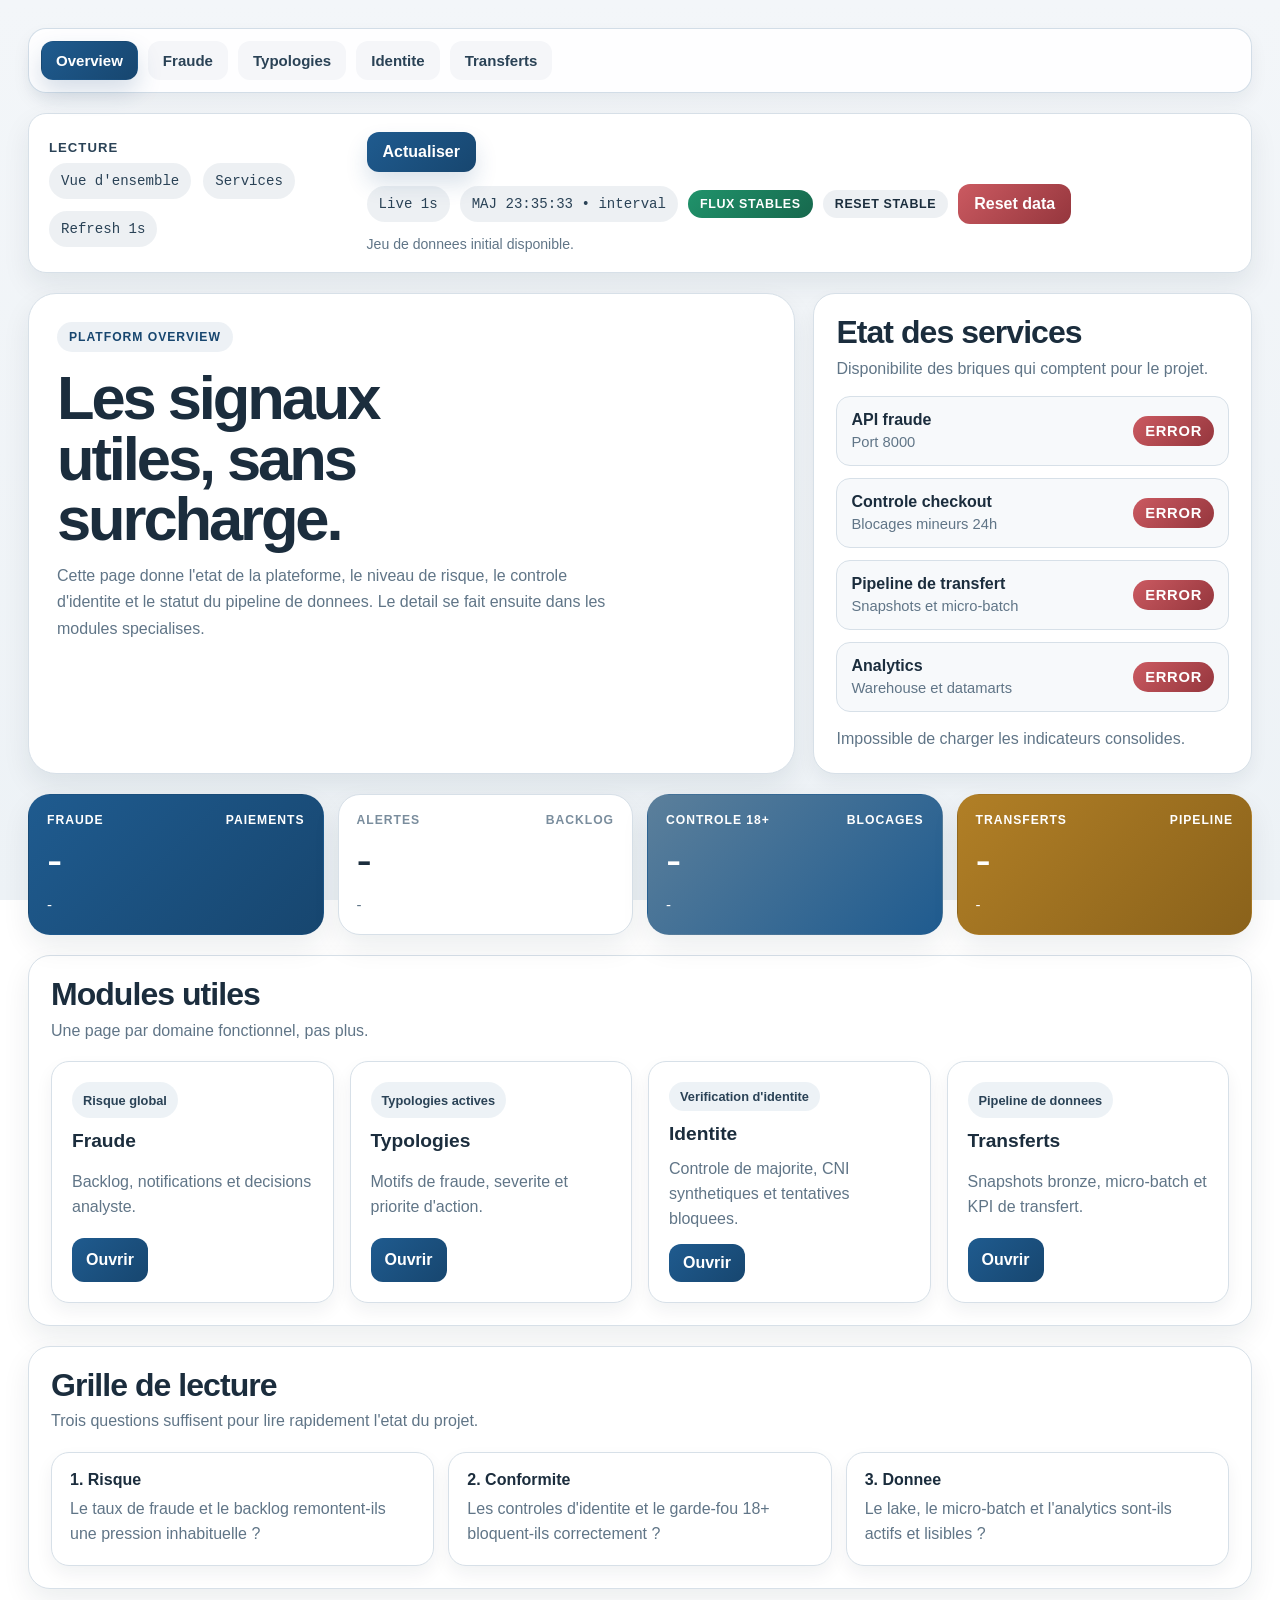
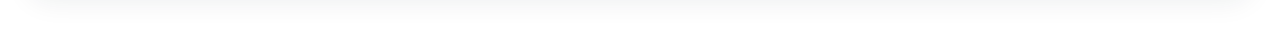
==== dashboard/index.html @ e23a3c9f "KiVendTout: plateforme data de detection de fraude (RNCP40875 Bloc 1) Projet data complet (PostgreSQ" ====
<!DOCTYPE html>
<html lang="fr">
<head>
    <meta charset="UTF-8">
    <meta name="viewport" content="width=device-width, initial-scale=1.0">
    <title>KiVendTout Overview</title>
    <link rel="stylesheet" href="dashboard_theme.css">
    <style>
        .overview-grid {
            display: grid;
            grid-template-columns: minmax(0, 1.4fr) minmax(320px, 0.8fr);
            gap: 18px;
            margin-bottom: 20px;
        }

        .overview-panel {
            padding: 28px;
            border-radius: var(--radius-xl);
            background: var(--card);
            border: 1px solid var(--border);
            box-shadow: var(--shadow-md);
        }

        .overview-panel h1 {
            max-width: 12ch;
            margin-bottom: 14px;
            font-family: var(--font-display);
            font-size: clamp(2.5rem, 4.8vw, 4.2rem);
            line-height: 0.98;
            letter-spacing: -0.05em;
            color: var(--ink-950);
        }

        .overview-panel p {
            max-width: 64ch;
            color: var(--ink-760);
            line-height: 1.65;
        }

        .service-panel {
            padding: 22px;
            border-radius: var(--radius-lg);
            background: var(--card);
            border: 1px solid var(--border);
            box-shadow: var(--shadow-sm);
        }

        .service-list {
            display: grid;
            gap: 12px;
        }

        .service-row {
            display: flex;
            justify-content: space-between;
            gap: 12px;
            align-items: center;
            padding: 14px;
            border-radius: 14px;
            background: var(--card-soft);
            border: 1px solid var(--border);
        }

        .service-row strong {
            display: block;
            margin-bottom: 4px;
            color: var(--ink-950);
        }

        .service-row span {
            color: var(--ink-760);
            font-size: 0.92rem;
        }

        .summary-note {
            margin-top: 14px;
            color: var(--ink-760);
            line-height: 1.6;
        }

        .module-grid {
            display: grid;
            grid-template-columns: repeat(auto-fit, minmax(240px, 1fr));
            gap: 16px;
        }

        .module-card {
            padding: 20px;
            border-radius: 18px;
            background: var(--card);
            border: 1px solid var(--border);
            box-shadow: var(--shadow-sm);
            display: grid;
            gap: 12px;
        }

        .module-card h3 {
            font-size: 1.2rem;
            color: var(--ink-950);
        }

        .module-card p {
            color: var(--ink-760);
            line-height: 1.55;
        }

        .module-card a {
            display: inline-flex;
            align-items: center;
            width: fit-content;
            padding: 10px 14px;
            border-radius: 12px;
            text-decoration: none;
            color: #fff;
            font-weight: 800;
            background: linear-gradient(135deg, var(--accent) 0%, var(--accent-deep) 100%);
        }

        .module-meta {
            display: grid;
            gap: 8px;
        }

        .module-meta span {
            display: inline-flex;
            align-items: center;
            width: fit-content;
            padding: 7px 11px;
            border-radius: 999px;
            background: rgba(31, 91, 143, 0.08);
            color: var(--ink-900);
            font-size: 0.8rem;
            font-weight: 800;
        }

        .ops-grid {
            display: grid;
            grid-template-columns: repeat(3, minmax(0, 1fr));
            gap: 14px;
        }

        .ops-card {
            padding: 18px;
            border-radius: 18px;
            background: var(--card);
            border: 1px solid var(--border);
            box-shadow: var(--shadow-sm);
        }

        .ops-card h3 {
            margin-bottom: 8px;
            font-size: 1rem;
            color: var(--ink-950);
        }

        .ops-card p {
            color: var(--ink-760);
            line-height: 1.55;
        }

        @media (max-width: 980px) {
            .overview-grid,
            .ops-grid {
                grid-template-columns: 1fr;
            }
        }
    </style>
</head>
<body>
<div class="layout">
    <nav class="top-nav">
        <a class="active" href="index.html">Overview</a>
        <a href="fraud_dashboard.html">Fraude</a>
        <a href="fraud_types_dashboard.html">Typologies</a>
        <a href="id_cards_dashboard.html">Identite</a>
        <a href="transfer_kpi_dashboard.html">Transferts</a>
    </nav>

    <div class="command-strip">
        <div>
            <strong>Lecture</strong>
            <div class="command-row">
                <span class="command-chip">Vue d'ensemble</span>
                <span class="command-chip">Services</span>
                <span class="command-chip">Refresh 1s</span>
            </div>
        </div>
        <div class="runtime-line">
            <button class="btn-primary" onclick="refreshPage('manual')">Actualiser</button>
        </div>
    </div>

    <section class="overview-grid">
        <article class="overview-panel">
            <div class="eyebrow">Platform overview</div>
            <h1>Les signaux utiles, sans surcharge.</h1>
            <p>
                Cette page donne l'etat de la plateforme, le niveau de risque, le controle d'identite
                et le statut du pipeline de donnees. Le detail se fait ensuite dans les modules specialises.
            </p>
        </article>
        <aside class="service-panel">
            <div class="section-head" style="margin-bottom:14px;">
                <div>
                    <h2>Etat des services</h2>
                    <p>Disponibilite des briques qui comptent pour le projet.</p>
                </div>
            </div>
            <div class="service-list">
                <div class="service-row">
                    <div>
                        <strong>API fraude</strong>
                        <span>Port 8000</span>
                    </div>
                    <span class="status-pill" id="service-api">-</span>
                </div>
                <div class="service-row">
                    <div>
                        <strong>Controle checkout</strong>
                        <span>Blocages mineurs 24h</span>
                    </div>
                    <span class="status-pill" id="service-checkout">-</span>
                </div>
                <div class="service-row">
                    <div>
                        <strong>Pipeline de transfert</strong>
                        <span>Snapshots et micro-batch</span>
                    </div>
                    <span class="status-pill" id="service-transfer">-</span>
                </div>
                <div class="service-row">
                    <div>
                        <strong>Analytics</strong>
                        <span>Warehouse et datamarts</span>
                    </div>
                    <span class="status-pill" id="service-analytics">-</span>
                </div>
            </div>
            <p class="summary-note" id="overview-copy">Chargement des indicateurs...</p>
        </aside>
    </section>

    <section class="metric-grid">
        <article class="metric-card accent">
            <div class="label"><span>Fraude</span><span>paiements</span></div>
            <div class="value" id="overview-fraud-rate">-</div>
            <p class="support" id="overview-fraud-copy">-</p>
        </article>
        <article class="metric-card">
            <div class="label"><span>Alertes</span><span>backlog</span></div>
            <div class="value" id="overview-alerts">-</div>
            <p class="support" id="overview-alerts-copy">-</p>
        </article>
        <article class="metric-card cool">
            <div class="label"><span>Controle 18+</span><span>blocages</span></div>
            <div class="value" id="overview-underage">-</div>
            <p class="support" id="overview-underage-copy">-</p>
        </article>
        <article class="metric-card gold">
            <div class="label"><span>Transferts</span><span>pipeline</span></div>
            <div class="value" id="overview-transfer">-</div>
            <p class="support" id="overview-transfer-copy">-</p>
        </article>
    </section>

    <section class="panel">
        <div class="section-head">
            <div>
                <h2>Modules utiles</h2>
                <p>Une page par domaine fonctionnel, pas plus.</p>
            </div>
        </div>
        <div class="module-grid">
            <article class="module-card">
                <div class="module-meta">
                    <span id="module-fraud-status">Risque global</span>
                </div>
                <h3>Fraude</h3>
                <p>Backlog, notifications et decisions analyste.</p>
                <a href="fraud_dashboard.html">Ouvrir</a>
            </article>
            <article class="module-card">
                <div class="module-meta">
                    <span id="module-types-status">Typologies actives</span>
                </div>
                <h3>Typologies</h3>
                <p>Motifs de fraude, severite et priorite d'action.</p>
                <a href="fraud_types_dashboard.html">Ouvrir</a>
            </article>
            <article class="module-card">
                <div class="module-meta">
                    <span id="module-identity-status">Verification d'identite</span>
                </div>
                <h3>Identite</h3>
                <p>Controle de majorite, CNI synthetiques et tentatives bloquees.</p>
                <a href="id_cards_dashboard.html">Ouvrir</a>
            </article>
            <article class="module-card">
                <div class="module-meta">
                    <span id="module-transfer-status">Pipeline de donnees</span>
                </div>
                <h3>Transferts</h3>
                <p>Snapshots bronze, micro-batch et KPI de transfert.</p>
                <a href="transfer_kpi_dashboard.html">Ouvrir</a>
            </article>
        </div>
    </section>

    <section class="panel">
        <div class="section-head">
            <div>
                <h2>Grille de lecture</h2>
                <p>Trois questions suffisent pour lire rapidement l'etat du projet.</p>
            </div>
        </div>
        <div class="ops-grid">
            <article class="ops-card">
                <h3>1. Risque</h3>
                <p>Le taux de fraude et le backlog remontent-ils une pression inhabituelle ?</p>
            </article>
            <article class="ops-card">
                <h3>2. Conformite</h3>
                <p>Les controles d'identite et le garde-fou 18+ bloquent-ils correctement ?</p>
            </article>
            <article class="ops-card">
                <h3>3. Donnee</h3>
                <p>Le lake, le micro-batch et l'analytics sont-ils actifs et lisibles ?</p>
            </article>
        </div>
    </section>
</div>

<script src="dashboard_ops.js"></script>
<script src="live_sync.js"></script>
<script>
    const DASHBOARD_HOST = window.location.hostname || 'localhost';
    const API_HOST = ['127.0.0.1', '0.0.0.0', '::1', '[::1]'].includes(DASHBOARD_HOST) ? 'localhost' : DASHBOARD_HOST;
    const API_URL = `${window.location.protocol}//${API_HOST}:8000`;
    let opsController = null;

    function setPill(id, label, tone) {
        const el = document.getElementById(id);
        if (!el) return;
        el.textContent = label;
        el.className = 'status-pill';
        if (tone) el.classList.add(tone);
    }

    function readableTone(label) {
        if (['ok', 'actif', 'large', 'faible', 'online'].includes(label)) return 'success';
        if (['modere', 'moyenne', 'inactif', 'degrade'].includes(label)) return 'warning';
        if (['eleve', 'aucune_donnee', 'offline', 'error'].includes(label)) return 'danger';
        return 'cool';
    }

    async function loadOverview() {
        try {
            const [
                healthResp,
                statsResp,
                checkoutResp,
                readableResp,
                analyticsResp
            ] = await Promise.all([
                fetch(`${API_URL}/health`, { cache: 'no-store' }),
                fetch(`${API_URL}/api/stats`, { cache: 'no-store' }),
                fetch(`${API_URL}/api/checkout/stats?window_hours=24`, { cache: 'no-store' }),
                fetch(`${API_URL}/api/kpis/readable?limit=100&micro_batch_window_hours=24`, { cache: 'no-store' }),
                fetch(`${API_URL}/api/analytics/status`, { cache: 'no-store' })
            ]);

            const health = healthResp.ok ? await healthResp.json() : {};
            const stats = statsResp.ok ? await statsResp.json() : {};
            const checkout = checkoutResp.ok ? await checkoutResp.json() : {};
            const readable = readableResp.ok ? await readableResp.json() : {};
            const analytics = analyticsResp.ok ? await analyticsResp.json() : {};

            const fraud = readable.fraud || {};
            const fraudKpis = fraud.kpis || {};
            const transfer = readable.transfer || {};
            const transferKpis = transfer.kpis || {};
            const analyticsLive = analytics.live || {};
            const analyticsObjects = analyticsLive.objects || {};
            const datamartsCount = [
                analyticsObjects.mart_fraud_daily || 0,
                analyticsObjects.mart_identity_controls_daily || 0,
                analyticsObjects.mart_checkout_risk_daily || 0,
                analyticsObjects.mart_product_sales_daily || 0
            ].filter(Boolean).length;

            setPill('service-api', health.status === 'healthy' ? 'online' : 'offline', health.status === 'healthy' ? 'success' : 'danger');
            setPill('service-checkout', `${checkout.blocked_underage_orders ?? 0} bloques`, 'cool');
            setPill('service-transfer', transfer.micro_batch_status || 'n/a', readableTone(transfer.micro_batch_status || transfer.availability || 'cool'));
            setPill('service-analytics', analyticsLive.schema_exists ? `${datamartsCount} marts` : 'absent', analyticsLive.schema_exists ? 'success' : 'warning');

            document.getElementById('overview-copy').textContent = fraud.headline
                ? `${fraud.headline}. Analytics: ${analyticsLive.schema_exists ? 'schema actif' : 'schema indisponible'} • micro-batch: ${transferKpis.micro_batch_total_events_window ?? 0} evenement(s).`
                : 'Les indicateurs consolides ne sont pas encore disponibles.';

            document.getElementById('overview-fraud-rate').textContent = `${fraudKpis.fraud_rate_percent ?? '-'}%`;
            document.getElementById('overview-fraud-copy').textContent = fraud.headline || 'Taux de fraude indisponible.';

            document.getElementById('overview-alerts').textContent = stats.total_alerts ?? 0;
            document.getElementById('overview-alerts-copy').textContent = `${stats.alerts_by_status?.PENDING_REVIEW ?? 0} en attente • ${stats.alerts_by_severity?.HIGH ?? 0} haute severite`;

            document.getElementById('overview-underage').textContent = checkout.blocked_underage_orders ?? 0;
            document.getElementById('overview-underage-copy').textContent = `${checkout.accepted_orders ?? 0} commandes acceptees • rejet ${Number(checkout.rejection_rate ?? 0).toFixed(2)}%`;

            document.getElementById('overview-transfer').textContent = `${transferKpis.micro_batch_total_events_window ?? 0}`;
            document.getElementById('overview-transfer-copy').textContent = `${transfer.headline || 'Pipeline de transfert'} • snapshot ${transferKpis.latest_snapshot_size_human || '-'}`;

            document.getElementById('module-fraud-status').textContent = `${fraud.risk_level || 'risque'} • ${fraudKpis.total_alerts ?? 0} alertes`;
            document.getElementById('module-types-status').textContent = fraudKpis.top_reason || 'Aucune typologie dominante';
            document.getElementById('module-identity-status').textContent = `${checkout.blocked_underage_orders ?? 0} blocages sur 24h`;
            document.getElementById('module-transfer-status').textContent = transfer.headline || 'Statut transfert indisponible';
        } catch (error) {
            console.error(error);
            setPill('service-api', 'error', 'danger');
            setPill('service-checkout', 'error', 'danger');
            setPill('service-transfer', 'error', 'danger');
            setPill('service-analytics', 'error', 'danger');
            document.getElementById('overview-copy').textContent = 'Impossible de charger les indicateurs consolides.';
        }
    }

    async function refreshPage(reason = 'auto') {
        await loadOverview();
        if (opsController) {
            opsController.markRefresh(reason);
        }
    }

    window.addEventListener('DOMContentLoaded', () => {
        if (window.KiDashboardOps) {
            opsController = window.KiDashboardOps.attach({
                apiUrl: API_URL,
                onAfterReset: () => refreshPage('reset')
            });
        }
        refreshPage('init');
        setInterval(() => refreshPage('interval'), 1000);
        if (window.KiLiveSync) {
            window.KiLiveSync.attach({
                apiUrl: API_URL,
                onTick: () => refreshPage('live'),
                onState: state => {
                    if (opsController) {
                        opsController.updateLiveState(state);
                    }
                },
                refreshOnIdleEveryMs: 1000,
                activeRefreshEveryMs: 1000,
                minRefreshIntervalMs: 1000,
                reconnectDelayMs: 1000,
                fallbackEveryMs: 1000
            });
        }
    });
</script>
</body>
</html>
---- dashboard/dashboard_theme.css ----
:root {
    --font-ui: "Avenir Next", "Segoe UI", "Gill Sans", sans-serif;
    --font-display: "Avenir Next", "Segoe UI", "Gill Sans", sans-serif;
    --font-mono: "SFMono-Regular", Consolas, monospace;

    --ink-950: #1b2d3d;
    --ink-900: #2a4256;
    --ink-760: #607587;
    --ink-640: #7a8d9d;
    --bg-page: #f3f6f9;
    --bg-page-alt: #edf2f6;
    --card: #ffffff;
    --card-soft: #f7f9fb;
    --border: #d7e0e8;
    --border-strong: #c4d1dc;
    --accent: #1f5b8f;
    --accent-deep: #17466f;
    --teal: #2f7d61;
    --teal-deep: #255f4a;
    --accent-cool: #5b7f9b;
    --gold: #b27a22;
    --success: #2f7d61;
    --warning: #c2872a;
    --danger: #c45454;
    --shadow-xl: 0 24px 60px rgba(15, 37, 55, 0.12);
    --shadow-lg: 0 18px 40px rgba(15, 37, 55, 0.1);
    --shadow-md: 0 12px 28px rgba(15, 37, 55, 0.08);
    --shadow-sm: 0 8px 18px rgba(15, 37, 55, 0.06);
    --radius-xl: 28px;
    --radius-lg: 22px;
    --radius-md: 16px;
    --radius-sm: 12px;
}

* {
    box-sizing: border-box;
    margin: 0;
    padding: 0;
}

html {
    scroll-behavior: smooth;
}

body {
    min-height: 100vh;
    padding: 28px;
    color: var(--ink-950);
    font-family: var(--font-ui);
    background: linear-gradient(180deg, var(--bg-page) 0%, var(--bg-page-alt) 100%);
    background-attachment: fixed;
}

body::before {
    display: none;
}

.layout {
    max-width: 1400px;
    margin: 0 auto;
}

.top-nav {
    position: sticky;
    top: 12px;
    z-index: 10;
    display: flex;
    gap: 10px;
    flex-wrap: wrap;
    margin-bottom: 20px;
    padding: 12px;
    border-radius: 18px;
    background: rgba(255, 255, 255, 0.88);
    border: 1px solid rgba(198, 212, 225, 0.78);
    box-shadow: var(--shadow-sm);
    backdrop-filter: blur(10px);
}

.top-nav a {
    text-decoration: none;
    padding: 10px 14px;
    border-radius: 12px;
    font-size: 0.94rem;
    font-weight: 800;
    color: var(--ink-900);
    background: rgba(30, 67, 98, 0.04);
    border: 1px solid transparent;
    transition: background 160ms ease, color 160ms ease, transform 160ms ease, border-color 160ms ease;
}

.top-nav a:hover,
.top-nav a:focus-visible {
    transform: translateY(-1px);
    color: var(--accent-deep);
    background: rgba(31, 79, 130, 0.08);
    border-color: rgba(31, 79, 130, 0.12);
}

.top-nav a.active {
    color: #fff;
    background: linear-gradient(135deg, var(--accent) 0%, var(--accent-deep) 100%);
    box-shadow: 0 12px 24px rgba(31, 79, 130, 0.18);
}

.masthead,
.metric-card,
.panel,
.hero-note,
.table-shell,
.command-strip {
    background: var(--card);
    border: 1px solid var(--border);
    box-shadow: var(--shadow-md);
}

.masthead {
    display: grid;
    grid-template-columns: minmax(0, 1.35fr) minmax(280px, 0.82fr);
    gap: 18px;
    padding: 28px;
    margin-bottom: 20px;
    border-radius: var(--radius-xl);
    animation: rise 320ms ease;
}

.eyebrow {
    display: inline-flex;
    align-items: center;
    gap: 8px;
    margin-bottom: 16px;
    padding: 8px 12px;
    border-radius: 999px;
    background: rgba(31, 79, 130, 0.08);
    color: var(--accent-deep);
    font-size: 0.76rem;
    font-weight: 900;
    letter-spacing: 0.08em;
    text-transform: uppercase;
}

.masthead h1 {
    margin-bottom: 14px;
    font-family: var(--font-display);
    font-size: clamp(2.4rem, 4.5vw, 4.1rem);
    line-height: 0.98;
    letter-spacing: -0.04em;
    color: var(--ink-950);
    text-wrap: balance;
}

.masthead p {
    max-width: 64ch;
    color: var(--ink-760);
    line-height: 1.65;
    font-size: 1rem;
}

.hero-note {
    padding: 22px;
    border-radius: var(--radius-lg);
    background: linear-gradient(180deg, #ffffff 0%, #f8fafc 100%);
}

.hero-note h2 {
    margin-bottom: 10px;
    font-size: 0.78rem;
    font-weight: 900;
    letter-spacing: 0.08em;
    text-transform: uppercase;
    color: var(--teal-deep);
}

.hero-note strong {
    display: block;
    margin-bottom: 10px;
    font-family: var(--font-display);
    font-size: 1.55rem;
    line-height: 1.08;
    letter-spacing: -0.03em;
    color: var(--ink-950);
}

.hero-note p,
.hero-note li {
    color: var(--ink-760);
    line-height: 1.58;
}

.hero-note ul {
    list-style: none;
    display: grid;
    gap: 10px;
    margin-top: 12px;
}

.hero-note li {
    position: relative;
    padding-left: 16px;
}

.hero-note li::before {
    content: "";
    position: absolute;
    left: 0;
    top: 10px;
    width: 7px;
    height: 7px;
    border-radius: 999px;
    background: var(--accent);
}

.metric-grid {
    display: grid;
    grid-template-columns: repeat(auto-fit, minmax(220px, 1fr));
    gap: 14px;
    margin-bottom: 20px;
}

.metric-card {
    padding: 18px;
    border-radius: var(--radius-lg);
    transition: transform 160ms ease, box-shadow 160ms ease;
}

.metric-card:hover {
    transform: translateY(-2px);
    box-shadow: var(--shadow-lg);
}

.metric-card .label {
    display: flex;
    justify-content: space-between;
    gap: 12px;
    margin-bottom: 12px;
    font-size: 0.76rem;
    font-weight: 900;
    letter-spacing: 0.08em;
    text-transform: uppercase;
    color: var(--ink-640);
}

.metric-card .value {
    margin-bottom: 10px;
    font-family: var(--font-display);
    font-size: clamp(2rem, 3.6vw, 3.1rem);
    line-height: 0.95;
    letter-spacing: -0.05em;
    color: var(--ink-950);
}

.metric-card .support {
    color: var(--ink-760);
    line-height: 1.55;
    font-size: 0.94rem;
}

.metric-card.accent,
.metric-card.cool,
.metric-card.gold {
    color: #fff;
    border-color: transparent;
}

.metric-card.accent {
    background: linear-gradient(135deg, var(--accent) 0%, var(--accent-deep) 100%);
}

.metric-card.cool {
    background: linear-gradient(135deg, var(--accent-cool) 0%, var(--accent) 100%);
}

.metric-card.gold {
    background: linear-gradient(135deg, #b17f26 0%, #8a621b 100%);
}

.metric-card.accent .label,
.metric-card.accent .value,
.metric-card.accent .support,
.metric-card.cool .label,
.metric-card.cool .value,
.metric-card.cool .support,
.metric-card.gold .label,
.metric-card.gold .value,
.metric-card.gold .support {
    color: #fff;
}

.panel {
    padding: 22px;
    border-radius: var(--radius-lg);
    margin-bottom: 20px;
}

.factory-grid {
    display: grid;
    grid-template-columns: repeat(auto-fit, minmax(240px, 1fr));
    gap: 14px;
}

.factory-card {
    padding: 18px;
    border-radius: 18px;
    border: 1px solid var(--border);
    background: linear-gradient(180deg, #ffffff 0%, #f9fbfd 100%);
    box-shadow: var(--shadow-sm);
    display: grid;
    gap: 12px;
}

.factory-card h3 {
    font-size: 1rem;
    font-weight: 900;
    color: var(--ink-950);
}

.factory-card p {
    color: var(--ink-760);
    line-height: 1.55;
    font-size: 0.92rem;
}

.factory-meta {
    display: flex;
    justify-content: space-between;
    gap: 10px;
    align-items: center;
    flex-wrap: wrap;
}

.factory-actions {
    display: flex;
    gap: 10px;
    flex-wrap: wrap;
    align-items: center;
}

.factory-history {
    display: grid;
    gap: 10px;
}

.factory-history-item {
    padding: 14px 15px;
    border-radius: 16px;
    border: 1px solid var(--border);
    background: var(--card-soft);
}

.factory-history-item strong {
    display: block;
    color: var(--ink-950);
    font-size: 0.95rem;
    font-weight: 900;
}

.factory-history-item p {
    margin-top: 6px;
    color: var(--ink-760);
    font-size: 0.88rem;
    line-height: 1.5;
}

.section-head {
    display: flex;
    justify-content: space-between;
    gap: 14px;
    align-items: flex-start;
    margin-bottom: 18px;
}

.section-head h2 {
    margin-bottom: 6px;
    font-family: var(--font-display);
    font-size: clamp(1.45rem, 2.6vw, 2rem);
    line-height: 1.05;
    letter-spacing: -0.03em;
    color: var(--ink-950);
}

.section-head p {
    max-width: 68ch;
    color: var(--ink-760);
    line-height: 1.6;
}

.section-meta {
    color: var(--ink-640);
    font-size: 0.92rem;
    font-weight: 700;
}

.control-row,
.action-row,
.command-row,
.pill-row,
.insight-row,
.runtime-line {
    display: flex;
    gap: 12px;
    flex-wrap: wrap;
    align-items: center;
}

.control-row {
    margin-bottom: 16px;
}

label.control {
    display: inline-flex;
    flex-direction: column;
    gap: 6px;
    min-width: 180px;
    color: var(--ink-760);
    font-size: 0.88rem;
    font-weight: 800;
}

select,
button,
input,
textarea {
    border-radius: 12px;
    border: 1px solid var(--border-strong);
    background: #fff;
    color: var(--ink-950);
    font: inherit;
}

select,
input,
textarea {
    padding: 11px 14px;
}

button {
    padding: 11px 16px;
    cursor: pointer;
    font-weight: 800;
    transition: transform 150ms ease, box-shadow 150ms ease, filter 150ms ease;
}

button:hover,
button:focus-visible {
    transform: translateY(-1px);
}

.btn-primary,
.btn-success,
.btn-warning,
.btn-danger {
    border: none;
    color: #fff;
}

.btn-primary {
    background: linear-gradient(135deg, var(--accent) 0%, var(--accent-deep) 100%);
    box-shadow: 0 12px 22px rgba(31, 79, 130, 0.16);
}

.btn-secondary {
    color: var(--ink-950);
    background: #fff;
}

.btn-success {
    background: linear-gradient(135deg, #20936b 0%, #17684d 100%);
}

.btn-warning {
    background: linear-gradient(135deg, #d0942e 0%, #9f6d19 100%);
}

.btn-danger {
    background: linear-gradient(135deg, #cb5a61 0%, #95363d 100%);
}

.status-pill,
.chip {
    display: inline-flex;
    align-items: center;
    gap: 8px;
    padding: 7px 12px;
    border-radius: 999px;
    font-size: 0.78rem;
    font-weight: 900;
    letter-spacing: 0.05em;
    text-transform: uppercase;
}

.status-pill {
    color: var(--ink-950);
    background: rgba(30, 67, 98, 0.08);
}

.status-pill.success,
.chip.success {
    color: #fff;
    background: linear-gradient(135deg, #20936b 0%, #17684d 100%);
}

.status-pill.warning,
.chip.warning {
    color: #fff;
    background: linear-gradient(135deg, #d0942e 0%, #9f6d19 100%);
}

.status-pill.danger,
.chip.danger {
    color: #fff;
    background: linear-gradient(135deg, #cb5a61 0%, #95363d 100%);
}

.status-pill.cool,
.chip.cool {
    color: #fff;
    background: linear-gradient(135deg, var(--accent-cool) 0%, var(--accent) 100%);
}

.table-shell {
    overflow: hidden;
    border-radius: var(--radius-lg);
    background: var(--card);
}

.table-shell table {
    width: 100%;
    border-collapse: collapse;
    font-size: 0.95rem;
}

thead th {
    text-align: left;
    padding: 14px 16px;
    background: #f3f6fa;
    color: var(--ink-900);
    font-size: 0.76rem;
    font-weight: 900;
    letter-spacing: 0.08em;
    text-transform: uppercase;
}

tbody td {
    padding: 14px 16px;
    border-top: 1px solid #e7edf3;
    color: var(--ink-900);
    vertical-align: top;
}

tbody tr:nth-child(odd) {
    background: rgba(247, 249, 252, 0.72);
}

tbody tr:hover {
    background: rgba(31, 79, 130, 0.04);
}

.empty-state {
    padding: 26px;
    border-radius: 18px;
    background: var(--card-soft);
    border: 1px dashed var(--border-strong);
    color: var(--ink-760);
    line-height: 1.6;
    text-align: center;
}

.info-list {
    list-style: none;
    display: grid;
    gap: 10px;
}

.info-list li {
    color: var(--ink-760);
    line-height: 1.55;
    padding-left: 16px;
    position: relative;
}

.info-list li::before {
    content: "";
    width: 7px;
    height: 7px;
    position: absolute;
    left: 0;
    top: 10px;
    border-radius: 999px;
    background: var(--accent);
}

.command-strip {
    display: flex;
    justify-content: space-between;
    gap: 14px;
    align-items: center;
    padding: 18px 20px;
    border-radius: 18px;
    margin-bottom: 20px;
}

.command-strip strong {
    display: block;
    margin-bottom: 8px;
    font-size: 0.82rem;
    font-weight: 900;
    letter-spacing: 0.08em;
    text-transform: uppercase;
    color: var(--ink-900);
}

.command-strip code,
.command-chip {
    display: inline-flex;
    align-items: center;
    padding: 10px 12px;
    border-radius: 999px;
    background: rgba(30, 67, 98, 0.08);
    color: var(--ink-900);
    font-family: var(--font-mono);
    font-size: 0.88rem;
}

.ops-inline {
    display: flex;
    gap: 10px;
    flex-wrap: wrap;
    align-items: center;
}

.ops-copy {
    color: var(--ink-760);
    font-size: 0.88rem;
    line-height: 1.45;
}

.btn-danger[disabled],
button[disabled] {
    cursor: not-allowed;
    filter: saturate(0.7);
    opacity: 0.72;
    transform: none;
}

.progress-track {
    width: 100%;
    height: 8px;
    overflow: hidden;
    border-radius: 999px;
    background: #e5ecf3;
}

.progress-value {
    height: 100%;
    border-radius: 999px;
    background: linear-gradient(90deg, var(--accent) 0%, var(--accent-cool) 100%);
}

.two-col {
    display: grid;
    grid-template-columns: minmax(0, 1.2fr) minmax(290px, 0.86fr);
    gap: 18px;
}

.three-col {
    display: grid;
    grid-template-columns: repeat(3, minmax(0, 1fr));
    gap: 14px;
}

.visual-grid {
    display: grid;
    grid-template-columns: repeat(auto-fit, minmax(240px, 1fr));
    gap: 14px;
}

.chart-card,
.detail-panel,
.list-panel,
.subpanel {
    border: 1px solid var(--border);
    background: linear-gradient(180deg, #ffffff 0%, #f9fbfd 100%);
    box-shadow: var(--shadow-sm);
}

.chart-card,
.subpanel {
    padding: 18px;
    border-radius: 20px;
}

.chart-head,
.detail-head,
.list-head {
    display: flex;
    justify-content: space-between;
    gap: 12px;
    align-items: flex-start;
    margin-bottom: 14px;
}

.chart-head h3,
.detail-head h3,
.list-head h3 {
    font-size: 1rem;
    font-weight: 900;
    color: var(--ink-950);
}

.chart-head p,
.detail-head p,
.list-head p {
    color: var(--ink-760);
    font-size: 0.92rem;
    line-height: 1.5;
}

.chart-value {
    display: block;
    margin-bottom: 6px;
    font-family: var(--font-display);
    font-size: clamp(1.85rem, 3vw, 2.4rem);
    line-height: 0.95;
    letter-spacing: -0.05em;
    color: var(--ink-950);
}

.chart-meta,
.muted-copy {
    color: var(--ink-760);
    font-size: 0.92rem;
    line-height: 1.5;
}

.sparkline-frame {
    padding: 10px 12px 8px;
    border-radius: 16px;
    background: linear-gradient(180deg, rgba(31, 79, 130, 0.04) 0%, rgba(15, 124, 130, 0.03) 100%);
    border: 1px solid rgba(31, 79, 130, 0.08);
}

.sparkline {
    width: 100%;
    height: 90px;
    display: block;
}

.sparkline text {
    fill: var(--ink-640);
    font-size: 11px;
    font-family: var(--font-ui);
}

.sparkline-grid {
    stroke: rgba(104, 128, 149, 0.22);
    stroke-width: 1;
}

.sparkline-area {
    fill: rgba(31, 79, 130, 0.11);
}

.sparkline-line {
    fill: none;
    stroke: var(--accent);
    stroke-width: 3;
    stroke-linecap: round;
    stroke-linejoin: round;
}

.sparkline-line.cool {
    stroke: var(--accent-cool);
}

.sparkline-line.gold {
    stroke: var(--gold);
}

.sparkline-area.cool {
    fill: rgba(91, 127, 155, 0.16);
}

.sparkline-area.gold {
    fill: rgba(191, 138, 43, 0.14);
}

.sparkline-point {
    fill: #fff;
    stroke: var(--accent);
    stroke-width: 2;
}

.sparkline-point.cool {
    stroke: var(--accent-cool);
}

.sparkline-point.gold {
    stroke: var(--gold);
}

.sparkline-labels {
    display: flex;
    justify-content: space-between;
    gap: 12px;
    margin-top: 8px;
    color: var(--ink-640);
    font-size: 0.78rem;
    font-weight: 700;
}

.bar-list {
    display: grid;
    gap: 10px;
}

.bar-row {
    display: grid;
    grid-template-columns: minmax(120px, 1fr) minmax(140px, 1.7fr) auto;
    gap: 12px;
    align-items: center;
}

.bar-label,
.bar-value {
    color: var(--ink-900);
    font-size: 0.9rem;
}

.bar-label {
    font-weight: 800;
}

.bar-value {
    font-weight: 900;
    justify-self: end;
}

.bar-track {
    width: 100%;
    height: 10px;
    overflow: hidden;
    border-radius: 999px;
    background: #e5ecf3;
}

.bar-fill {
    height: 100%;
    border-radius: 999px;
    background: linear-gradient(90deg, var(--accent) 0%, var(--accent-cool) 100%);
}

.bar-fill.gold {
    background: linear-gradient(90deg, var(--gold) 0%, var(--accent) 100%);
}

.bar-fill.danger {
    background: linear-gradient(90deg, var(--danger) 0%, #ef8c74 100%);
}

.stacked-bar {
    width: 100%;
    min-height: 16px;
    display: flex;
    overflow: hidden;
    border-radius: 999px;
    background: #e5ecf3;
}

.stacked-segment {
    min-width: 0;
    transition: filter 150ms ease;
}

.stacked-segment.high {
    background: linear-gradient(90deg, #cb5a61 0%, #a93d44 100%);
}

.stacked-segment.medium {
    background: linear-gradient(90deg, #d0942e 0%, #b97d1f 100%);
}

.stacked-segment.low {
    background: linear-gradient(90deg, var(--success) 0%, var(--teal-deep) 100%);
}

.legend-row,
.key-stat-row {
    display: flex;
    gap: 10px;
    flex-wrap: wrap;
    align-items: center;
}

.legend-chip,
.key-stat {
    display: inline-flex;
    align-items: center;
    gap: 8px;
    padding: 8px 11px;
    border-radius: 999px;
    border: 1px solid var(--border);
    background: #fff;
    color: var(--ink-900);
    font-size: 0.82rem;
    font-weight: 800;
}

.legend-dot {
    width: 10px;
    height: 10px;
    border-radius: 999px;
}

.legend-dot.high {
    background: var(--danger);
}

.legend-dot.medium {
    background: var(--warning);
}

.legend-dot.low {
    background: var(--success);
}

.heatmap {
    display: grid;
    gap: 10px;
    overflow-x: auto;
}

.heatmap-header,
.heatmap-row {
    display: grid;
    grid-template-columns: minmax(180px, 1.3fr) repeat(3, minmax(72px, 0.55fr));
    gap: 10px;
    align-items: center;
    min-width: 440px;
}

.heatmap-header {
    color: var(--ink-640);
    font-size: 0.75rem;
    font-weight: 900;
    letter-spacing: 0.08em;
    text-transform: uppercase;
}

.heatmap-label {
    padding: 12px 14px;
    border-radius: 14px;
    border: 1px solid var(--border);
    background: var(--card-soft);
    color: var(--ink-900);
    font-weight: 800;
    cursor: pointer;
    transition: transform 150ms ease, border-color 150ms ease, box-shadow 150ms ease;
}

.heatmap-label:hover,
.heatmap-label.active {
    transform: translateY(-1px);
    border-color: rgba(31, 79, 130, 0.24);
    box-shadow: 0 10px 22px rgba(31, 79, 130, 0.12);
    background: #fff;
}

.heatmap-cell {
    padding: 14px 10px;
    border-radius: 14px;
    border: 1px solid rgba(31, 79, 130, 0.08);
    color: var(--ink-950);
    font-weight: 900;
    text-align: center;
    cursor: pointer;
    transition: transform 150ms ease, border-color 150ms ease;
}

.heatmap-cell:hover,
.heatmap-cell.active {
    transform: translateY(-1px);
    border-color: rgba(31, 79, 130, 0.24);
}

.drilldown-grid {
    display: grid;
    grid-template-columns: minmax(300px, 0.92fr) minmax(0, 1.08fr);
    gap: 18px;
}

.list-panel {
    padding: 18px;
    border-radius: 20px;
}

.list-summary {
    margin-bottom: 14px;
}

.list-panel .list-items {
    display: grid;
    gap: 10px;
}

.list-item {
    padding: 14px 15px;
    border-radius: 16px;
    border: 1px solid var(--border);
    background: var(--card-soft);
    cursor: pointer;
    transition: transform 150ms ease, border-color 150ms ease, box-shadow 150ms ease, background 150ms ease;
}

.list-item:hover,
.list-item.active {
    transform: translateY(-1px);
    border-color: rgba(31, 79, 130, 0.24);
    box-shadow: 0 14px 24px rgba(31, 79, 130, 0.12);
    background: #fff;
}

.list-item-head {
    display: flex;
    justify-content: space-between;
    gap: 12px;
    align-items: flex-start;
    margin-bottom: 8px;
}

.list-item-title {
    font-size: 0.96rem;
    font-weight: 900;
    color: var(--ink-950);
}

.list-item-meta,
.list-item-copy {
    color: var(--ink-760);
    font-size: 0.88rem;
    line-height: 1.5;
}

.tag-row {
    display: flex;
    gap: 8px;
    flex-wrap: wrap;
    margin-top: 10px;
}

.soft-tag {
    display: inline-flex;
    align-items: center;
    gap: 8px;
    padding: 7px 10px;
    border-radius: 999px;
    background: rgba(31, 79, 130, 0.08);
    color: var(--ink-900);
    font-size: 0.78rem;
    font-weight: 800;
}

.detail-panel {
    padding: 20px;
    border-radius: 22px;
}

.detail-grid {
    display: grid;
    grid-template-columns: repeat(auto-fit, minmax(150px, 1fr));
    gap: 10px;
    margin: 16px 0;
}

.detail-card {
    padding: 13px 14px;
    border-radius: 16px;
    background: rgba(31, 79, 130, 0.05);
    border: 1px solid rgba(31, 79, 130, 0.07);
}

.detail-card span {
    display: block;
    margin-bottom: 6px;
    color: var(--ink-640);
    font-size: 0.75rem;
    font-weight: 900;
    letter-spacing: 0.06em;
    text-transform: uppercase;
}

.detail-card strong {
    color: var(--ink-950);
    font-size: 1rem;
}

.detail-copy {
    color: var(--ink-760);
    line-height: 1.6;
}

.detail-score {
    margin: 14px 0 16px;
    padding: 14px;
    border-radius: 18px;
    background: linear-gradient(180deg, rgba(31, 79, 130, 0.05) 0%, rgba(91, 127, 155, 0.05) 100%);
    border: 1px solid rgba(31, 79, 130, 0.08);
}

.split-grid {
    display: grid;
    grid-template-columns: repeat(auto-fit, minmax(160px, 1fr));
    gap: 10px;
}

.split-metric {
    padding: 12px 14px;
    border-radius: 16px;
    background: var(--card-soft);
    border: 1px solid var(--border);
}

.split-metric strong {
    display: block;
    margin-top: 6px;
    color: var(--ink-950);
    font-size: 1.1rem;
}

.emphasis-note {
    padding: 14px 16px;
    border-radius: 16px;
    background: rgba(31, 79, 130, 0.08);
    border: 1px solid rgba(31, 79, 130, 0.12);
    color: var(--ink-900);
    line-height: 1.55;
}

.divider {
    height: 1px;
    margin: 18px 0;
    background: linear-gradient(90deg, rgba(31, 79, 130, 0.14) 0%, rgba(31, 79, 130, 0) 100%);
}

@keyframes rise {
    from {
        opacity: 0;
        transform: translateY(8px);
    }
    to {
        opacity: 1;
        transform: translateY(0);
    }
}

@media (max-width: 980px) {
    body {
        padding: 18px;
    }

    .masthead,
    .two-col,
    .three-col,
    .drilldown-grid,
    .command-strip {
        grid-template-columns: 1fr;
        display: grid;
    }

    .ops-inline {
        align-items: flex-start;
    }
}

@media (max-width: 720px) {
    .top-nav {
        gap: 8px;
    }

    .chart-head,
    .detail-head,
    .list-head,
    .section-head,
    .list-item-head {
        flex-direction: column;
        align-items: flex-start;
    }

    .bar-row {
        grid-template-columns: 1fr;
    }

    .bar-value {
        justify-self: start;
    }

    .metric-grid {
        grid-template-columns: 1fr 1fr;
    }

    .top-nav a {
        width: 100%;
        text-align: center;
    }
}

@media (max-width: 560px) {
    .metric-grid {
        grid-template-columns: 1fr;
    }

    .masthead {
        padding: 22px;
    }

    .masthead h1 {
        font-size: clamp(2.2rem, 10vw, 3.1rem);
    }
}
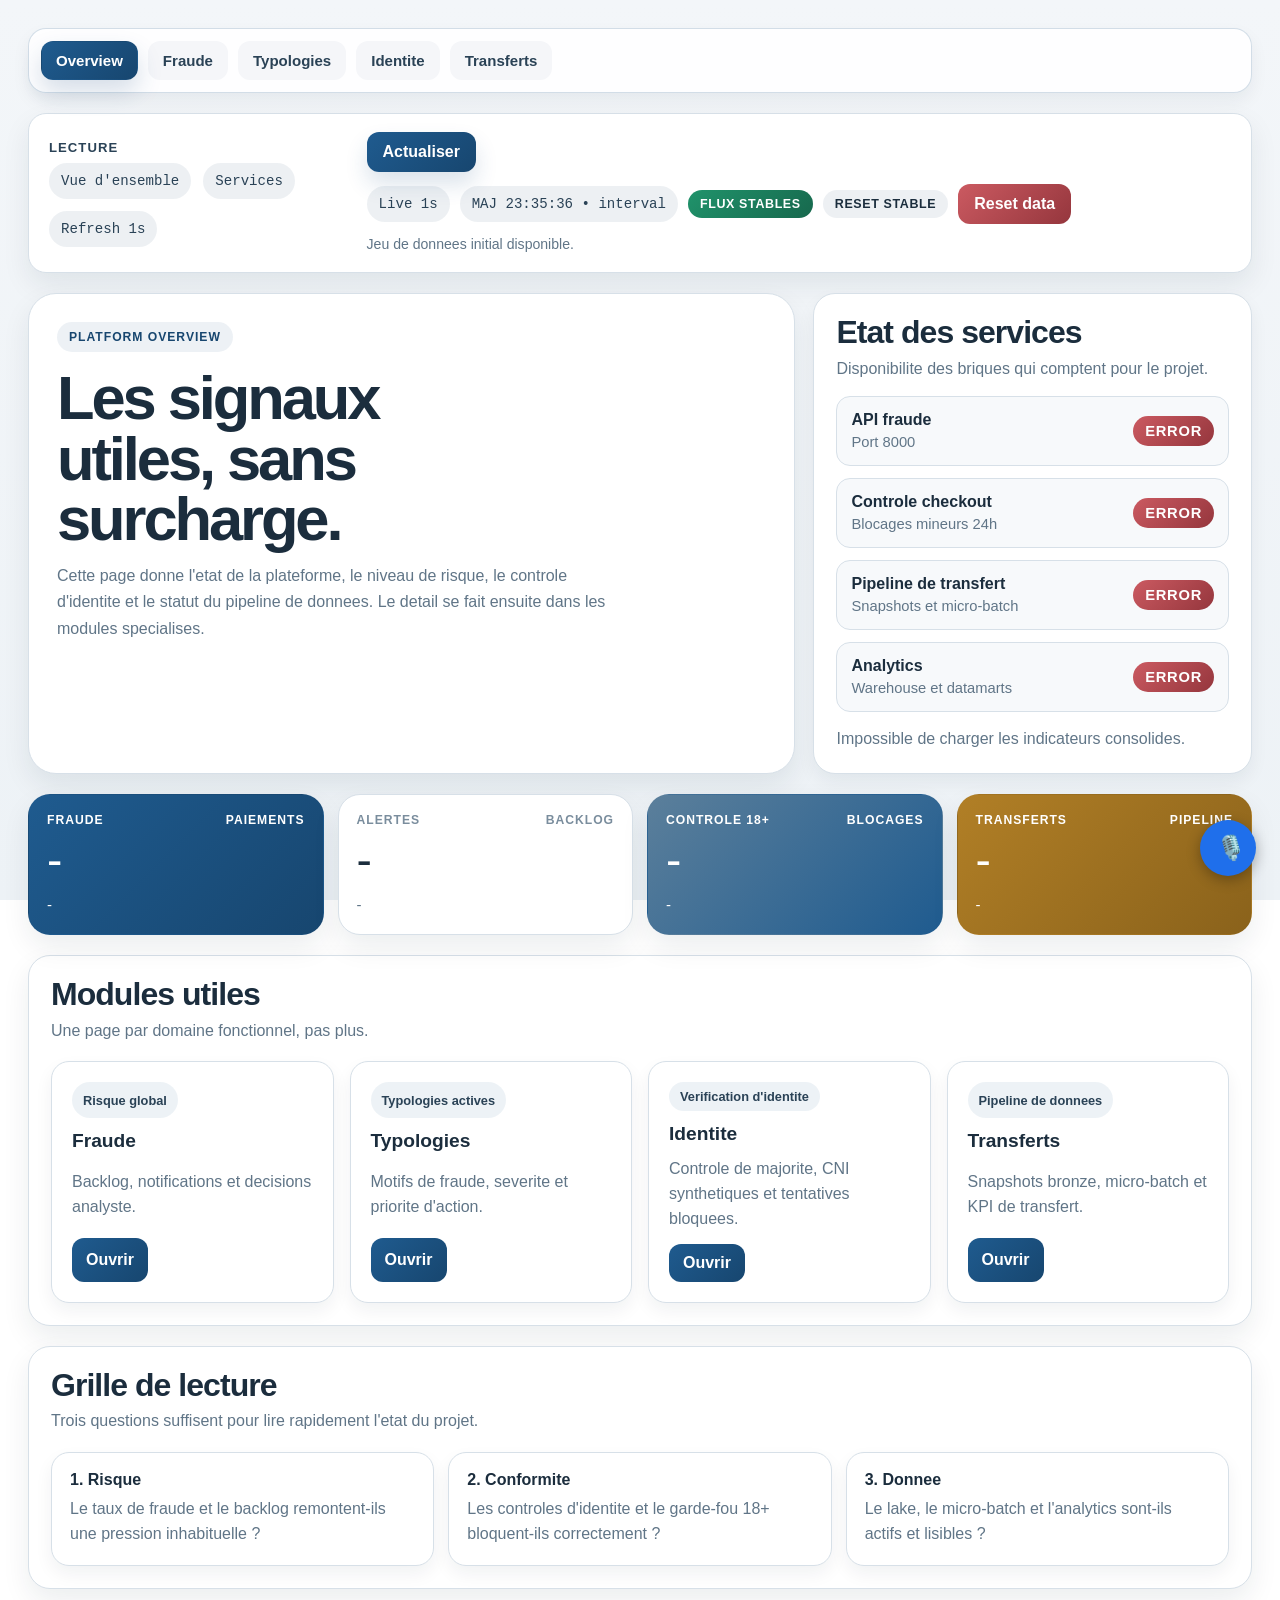
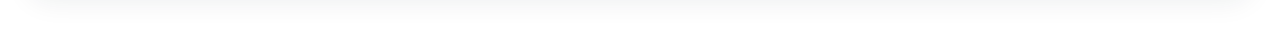
==== commit 7f4269fa: "genai-voice: couche IA generative vocale 100% locale Greffe sur KiVendTout une navigation/narration " ====
--- a/dashboard/index.html
+++ b/dashboard/index.html
@@ -457,5 +457,7 @@
         }
     });
 </script>
+<!-- Couche IA generative vocale (branche genai-voice) -->
+<script src="voice_control.js"></script>
 </body>
 </html>
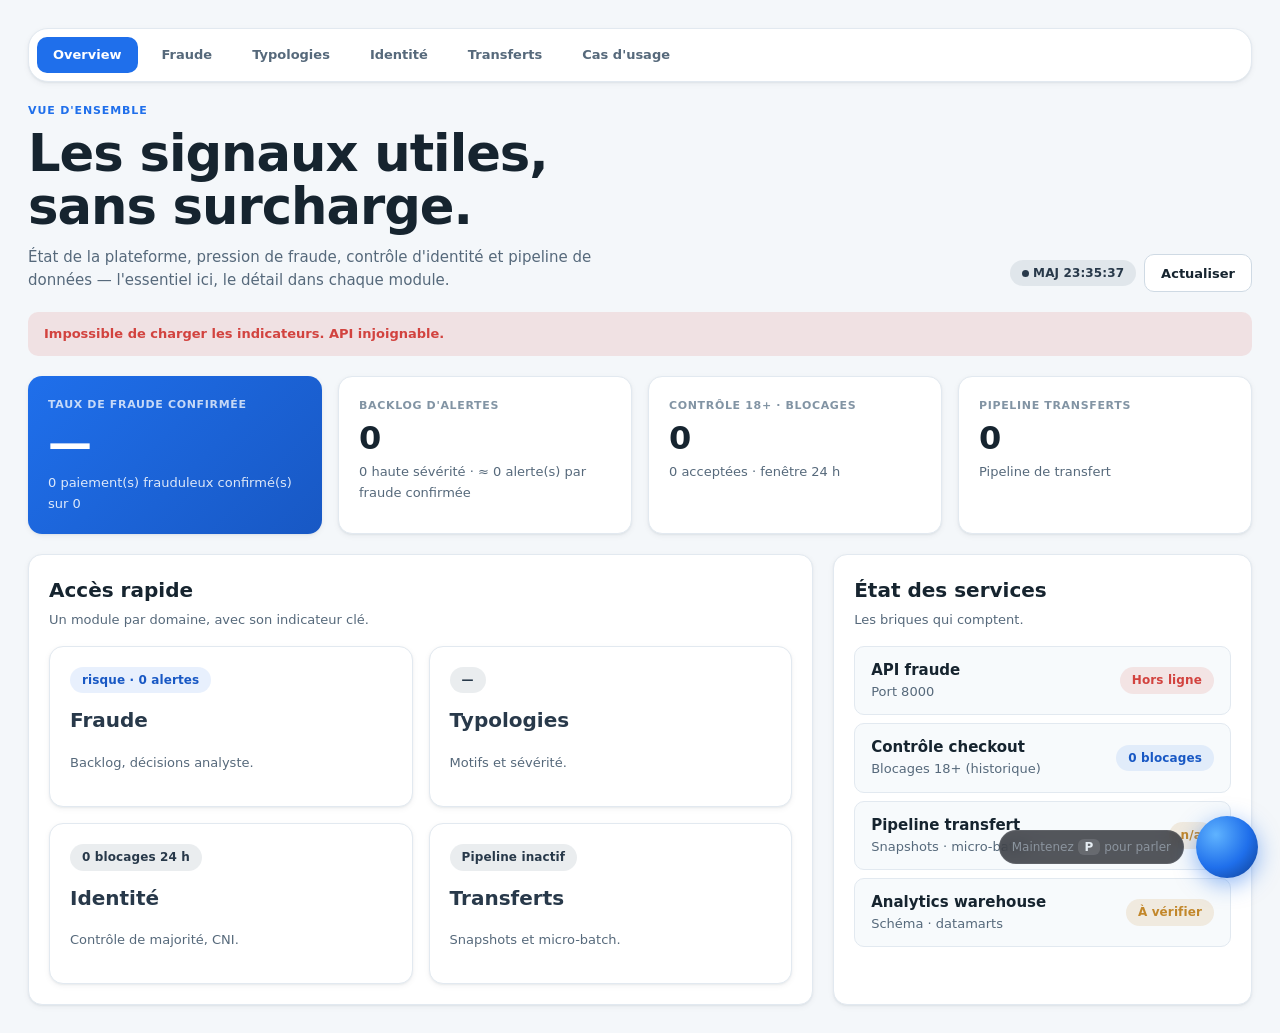
==== commit 52c9e3d7: "V2: socle design system + JS commun + Overview refondue Phase 1 (audit) : docs/V2/AUDIT_V2.md (4 dim" ====
--- a/dashboard/index.html
+++ b/dashboard/index.html
@@ -1,463 +1,165 @@
 <!DOCTYPE html>
 <html lang="fr">
 <head>
-    <meta charset="UTF-8">
-    <meta name="viewport" content="width=device-width, initial-scale=1.0">
-    <title>KiVendTout Overview</title>
-    <link rel="stylesheet" href="dashboard_theme.css">
-    <style>
-        .overview-grid {
-            display: grid;
-            grid-template-columns: minmax(0, 1.4fr) minmax(320px, 0.8fr);
-            gap: 18px;
-            margin-bottom: 20px;
-        }
-
-        .overview-panel {
-            padding: 28px;
-            border-radius: var(--radius-xl);
-            background: var(--card);
-            border: 1px solid var(--border);
-            box-shadow: var(--shadow-md);
-        }
-
-        .overview-panel h1 {
-            max-width: 12ch;
-            margin-bottom: 14px;
-            font-family: var(--font-display);
-            font-size: clamp(2.5rem, 4.8vw, 4.2rem);
-            line-height: 0.98;
-            letter-spacing: -0.05em;
-            color: var(--ink-950);
-        }
-
-        .overview-panel p {
-            max-width: 64ch;
-            color: var(--ink-760);
-            line-height: 1.65;
-        }
-
-        .service-panel {
-            padding: 22px;
-            border-radius: var(--radius-lg);
-            background: var(--card);
-            border: 1px solid var(--border);
-            box-shadow: var(--shadow-sm);
-        }
-
-        .service-list {
-            display: grid;
-            gap: 12px;
-        }
-
-        .service-row {
-            display: flex;
-            justify-content: space-between;
-            gap: 12px;
-            align-items: center;
-            padding: 14px;
-            border-radius: 14px;
-            background: var(--card-soft);
-            border: 1px solid var(--border);
-        }
-
-        .service-row strong {
-            display: block;
-            margin-bottom: 4px;
-            color: var(--ink-950);
-        }
-
-        .service-row span {
-            color: var(--ink-760);
-            font-size: 0.92rem;
-        }
-
-        .summary-note {
-            margin-top: 14px;
-            color: var(--ink-760);
-            line-height: 1.6;
-        }
-
-        .module-grid {
-            display: grid;
-            grid-template-columns: repeat(auto-fit, minmax(240px, 1fr));
-            gap: 16px;
-        }
-
-        .module-card {
-            padding: 20px;
-            border-radius: 18px;
-            background: var(--card);
-            border: 1px solid var(--border);
-            box-shadow: var(--shadow-sm);
-            display: grid;
-            gap: 12px;
-        }
-
-        .module-card h3 {
-            font-size: 1.2rem;
-            color: var(--ink-950);
-        }
-
-        .module-card p {
-            color: var(--ink-760);
-            line-height: 1.55;
-        }
-
-        .module-card a {
-            display: inline-flex;
-            align-items: center;
-            width: fit-content;
-            padding: 10px 14px;
-            border-radius: 12px;
-            text-decoration: none;
-            color: #fff;
-            font-weight: 800;
-            background: linear-gradient(135deg, var(--accent) 0%, var(--accent-deep) 100%);
-        }
-
-        .module-meta {
-            display: grid;
-            gap: 8px;
-        }
-
-        .module-meta span {
-            display: inline-flex;
-            align-items: center;
-            width: fit-content;
-            padding: 7px 11px;
-            border-radius: 999px;
-            background: rgba(31, 91, 143, 0.08);
-            color: var(--ink-900);
-            font-size: 0.8rem;
-            font-weight: 800;
-        }
-
-        .ops-grid {
-            display: grid;
-            grid-template-columns: repeat(3, minmax(0, 1fr));
-            gap: 14px;
-        }
-
-        .ops-card {
-            padding: 18px;
-            border-radius: 18px;
-            background: var(--card);
-            border: 1px solid var(--border);
-            box-shadow: var(--shadow-sm);
-        }
-
-        .ops-card h3 {
-            margin-bottom: 8px;
-            font-size: 1rem;
-            color: var(--ink-950);
-        }
-
-        .ops-card p {
-            color: var(--ink-760);
-            line-height: 1.55;
-        }
-
-        @media (max-width: 980px) {
-            .overview-grid,
-            .ops-grid {
-                grid-template-columns: 1fr;
-            }
-        }
-    </style>
+  <meta charset="UTF-8">
+  <meta name="viewport" content="width=device-width, initial-scale=1.0">
+  <title>KiVendTout — Vue d'ensemble</title>
+  <link rel="stylesheet" href="theme_v2.css">
 </head>
 <body>
 <div class="layout">
-    <nav class="top-nav">
-        <a class="active" href="index.html">Overview</a>
-        <a href="fraud_dashboard.html">Fraude</a>
-        <a href="fraud_types_dashboard.html">Typologies</a>
-        <a href="id_cards_dashboard.html">Identite</a>
-        <a href="transfer_kpi_dashboard.html">Transferts</a>
-    </nav>
+  <nav id="nav"></nav>
 
-    <div class="command-strip">
-        <div>
-            <strong>Lecture</strong>
-            <div class="command-row">
-                <span class="command-chip">Vue d'ensemble</span>
-                <span class="command-chip">Services</span>
-                <span class="command-chip">Refresh 1s</span>
-            </div>
-        </div>
-        <div class="runtime-line">
-            <button class="btn-primary" onclick="refreshPage('manual')">Actualiser</button>
-        </div>
+  <header class="masthead">
+    <div>
+      <div class="eyebrow">Vue d'ensemble</div>
+      <h1>Les signaux utiles, sans surcharge.</h1>
+      <p class="lead">État de la plateforme, pression de fraude, contrôle d'identité et pipeline de
+        données — l'essentiel ici, le détail dans chaque module.</p>
     </div>
+    <div class="masthead__actions">
+      <span class="badge" id="freshness"><span class="badge__dot"></span>—</span>
+      <button class="btn btn--secondary" id="refresh">Actualiser</button>
+    </div>
+  </header>
 
-    <section class="overview-grid">
-        <article class="overview-panel">
-            <div class="eyebrow">Platform overview</div>
-            <h1>Les signaux utiles, sans surcharge.</h1>
-            <p>
-                Cette page donne l'etat de la plateforme, le niveau de risque, le controle d'identite
-                et le statut du pipeline de donnees. Le detail se fait ensuite dans les modules specialises.
-            </p>
-        </article>
-        <aside class="service-panel">
-            <div class="section-head" style="margin-bottom:14px;">
-                <div>
-                    <h2>Etat des services</h2>
-                    <p>Disponibilite des briques qui comptent pour le projet.</p>
-                </div>
-            </div>
-            <div class="service-list">
-                <div class="service-row">
-                    <div>
-                        <strong>API fraude</strong>
-                        <span>Port 8000</span>
-                    </div>
-                    <span class="status-pill" id="service-api">-</span>
-                </div>
-                <div class="service-row">
-                    <div>
-                        <strong>Controle checkout</strong>
-                        <span>Blocages mineurs 24h</span>
-                    </div>
-                    <span class="status-pill" id="service-checkout">-</span>
-                </div>
-                <div class="service-row">
-                    <div>
-                        <strong>Pipeline de transfert</strong>
-                        <span>Snapshots et micro-batch</span>
-                    </div>
-                    <span class="status-pill" id="service-transfer">-</span>
-                </div>
-                <div class="service-row">
-                    <div>
-                        <strong>Analytics</strong>
-                        <span>Warehouse et datamarts</span>
-                    </div>
-                    <span class="status-pill" id="service-analytics">-</span>
-                </div>
-            </div>
-            <p class="summary-note" id="overview-copy">Chargement des indicateurs...</p>
-        </aside>
+  <div class="error-banner" id="err">Impossible de charger les indicateurs. API injoignable.</div>
+
+  <!-- KPIs : 1 héros + 3 secondaires -->
+  <section class="kpi-grid">
+    <article class="kpi kpi--hero">
+      <span class="kpi__label">Taux de fraude confirmée</span>
+      <span class="kpi__value skeleton" id="k-rate">00,0 %</span>
+      <span class="kpi__support skeleton" id="k-rate-sub">contexte</span>
+    </article>
+    <article class="kpi">
+      <span class="kpi__label">Backlog d'alertes</span>
+      <span class="kpi__value skeleton" id="k-alerts">0000</span>
+      <span class="kpi__support skeleton" id="k-alerts-sub">contexte</span>
+    </article>
+    <article class="kpi">
+      <span class="kpi__label">Contrôle 18+ · blocages</span>
+      <span class="kpi__value skeleton" id="k-underage">000</span>
+      <span class="kpi__support skeleton" id="k-underage-sub">contexte</span>
+    </article>
+    <article class="kpi">
+      <span class="kpi__label">Pipeline transferts</span>
+      <span class="kpi__value skeleton" id="k-transfer">000</span>
+      <span class="kpi__support skeleton" id="k-transfer-sub">contexte</span>
+    </article>
+  </section>
+
+  <div class="split">
+    <!-- Accès rapide aux modules (avec statut live) -->
+    <section class="card">
+      <div class="card__head"><div><h2>Accès rapide</h2>
+        <p>Un module par domaine, avec son indicateur clé.</p></div></div>
+      <div class="grid-3">
+        <a class="card card--clickable" href="fraud_dashboard.html">
+          <div class="badge badge--accent" id="m-fraud">—</div>
+          <h2 style="margin-top:12px;font-size:var(--text-lg)">Fraude</h2>
+          <p class="muted" style="font-size:var(--text-sm)">Backlog, décisions analyste.</p></a>
+        <a class="card card--clickable" href="fraud_types_dashboard.html">
+          <div class="badge" id="m-types">—</div>
+          <h2 style="margin-top:12px;font-size:var(--text-lg)">Typologies</h2>
+          <p class="muted" style="font-size:var(--text-sm)">Motifs et sévérité.</p></a>
+        <a class="card card--clickable" href="id_cards_dashboard.html">
+          <div class="badge" id="m-identity">—</div>
+          <h2 style="margin-top:12px;font-size:var(--text-lg)">Identité</h2>
+          <p class="muted" style="font-size:var(--text-sm)">Contrôle de majorité, CNI.</p></a>
+        <a class="card card--clickable" href="transfer_kpi_dashboard.html">
+          <div class="badge" id="m-transfer">—</div>
+          <h2 style="margin-top:12px;font-size:var(--text-lg)">Transferts</h2>
+          <p class="muted" style="font-size:var(--text-sm)">Snapshots et micro-batch.</p></a>
+      </div>
     </section>
 
-    <section class="metric-grid">
-        <article class="metric-card accent">
-            <div class="label"><span>Fraude</span><span>paiements</span></div>
-            <div class="value" id="overview-fraud-rate">-</div>
-            <p class="support" id="overview-fraud-copy">-</p>
-        </article>
-        <article class="metric-card">
-            <div class="label"><span>Alertes</span><span>backlog</span></div>
-            <div class="value" id="overview-alerts">-</div>
-            <p class="support" id="overview-alerts-copy">-</p>
-        </article>
-        <article class="metric-card cool">
-            <div class="label"><span>Controle 18+</span><span>blocages</span></div>
-            <div class="value" id="overview-underage">-</div>
-            <p class="support" id="overview-underage-copy">-</p>
-        </article>
-        <article class="metric-card gold">
-            <div class="label"><span>Transferts</span><span>pipeline</span></div>
-            <div class="value" id="overview-transfer">-</div>
-            <p class="support" id="overview-transfer-copy">-</p>
-        </article>
-    </section>
-
-    <section class="panel">
-        <div class="section-head">
-            <div>
-                <h2>Modules utiles</h2>
-                <p>Une page par domaine fonctionnel, pas plus.</p>
-            </div>
-        </div>
-        <div class="module-grid">
-            <article class="module-card">
-                <div class="module-meta">
-                    <span id="module-fraud-status">Risque global</span>
-                </div>
-                <h3>Fraude</h3>
-                <p>Backlog, notifications et decisions analyste.</p>
-                <a href="fraud_dashboard.html">Ouvrir</a>
-            </article>
-            <article class="module-card">
-                <div class="module-meta">
-                    <span id="module-types-status">Typologies actives</span>
-                </div>
-                <h3>Typologies</h3>
-                <p>Motifs de fraude, severite et priorite d'action.</p>
-                <a href="fraud_types_dashboard.html">Ouvrir</a>
-            </article>
-            <article class="module-card">
-                <div class="module-meta">
-                    <span id="module-identity-status">Verification d'identite</span>
-                </div>
-                <h3>Identite</h3>
-                <p>Controle de majorite, CNI synthetiques et tentatives bloquees.</p>
-                <a href="id_cards_dashboard.html">Ouvrir</a>
-            </article>
-            <article class="module-card">
-                <div class="module-meta">
-                    <span id="module-transfer-status">Pipeline de donnees</span>
-                </div>
-                <h3>Transferts</h3>
-                <p>Snapshots bronze, micro-batch et KPI de transfert.</p>
-                <a href="transfer_kpi_dashboard.html">Ouvrir</a>
-            </article>
-        </div>
-    </section>
-
-    <section class="panel">
-        <div class="section-head">
-            <div>
-                <h2>Grille de lecture</h2>
-                <p>Trois questions suffisent pour lire rapidement l'etat du projet.</p>
-            </div>
-        </div>
-        <div class="ops-grid">
-            <article class="ops-card">
-                <h3>1. Risque</h3>
-                <p>Le taux de fraude et le backlog remontent-ils une pression inhabituelle ?</p>
-            </article>
-            <article class="ops-card">
-                <h3>2. Conformite</h3>
-                <p>Les controles d'identite et le garde-fou 18+ bloquent-ils correctement ?</p>
-            </article>
-            <article class="ops-card">
-                <h3>3. Donnee</h3>
-                <p>Le lake, le micro-batch et l'analytics sont-ils actifs et lisibles ?</p>
-            </article>
-        </div>
-    </section>
+    <!-- État des services -->
+    <aside class="card">
+      <div class="card__head"><div><h2>État des services</h2>
+        <p>Les briques qui comptent.</p></div></div>
+      <div class="rows">
+        <div class="row"><div><div class="row__title">API fraude</div>
+          <div class="row__meta">Port 8000</div></div><span class="badge" id="s-api">—</span></div>
+        <div class="row"><div><div class="row__title">Contrôle checkout</div>
+          <div class="row__meta">Blocages 18+ (historique)</div></div><span class="badge" id="s-checkout">—</span></div>
+        <div class="row"><div><div class="row__title">Pipeline transfert</div>
+          <div class="row__meta">Snapshots · micro-batch</div></div><span class="badge" id="s-transfer">—</span></div>
+        <div class="row"><div><div class="row__title">Analytics warehouse</div>
+          <div class="row__meta">Schéma · datamarts</div></div><span class="badge" id="s-analytics">—</span></div>
+      </div>
+    </aside>
+  </div>
 </div>
 
-<script src="dashboard_ops.js"></script>
-<script src="live_sync.js"></script>
+<script src="dashboard_common.js"></script>
 <script>
-    const DASHBOARD_HOST = window.location.hostname || 'localhost';
-    const API_HOST = ['127.0.0.1', '0.0.0.0', '::1', '[::1]'].includes(DASHBOARD_HOST) ? 'localhost' : DASHBOARD_HOST;
-    const API_URL = `${window.location.protocol}//${API_HOST}:8000`;
-    let opsController = null;
+  KV.renderNav("nav");
+  const $ = (id) => document.getElementById(id);
 
-    function setPill(id, label, tone) {
-        const el = document.getElementById(id);
-        if (!el) return;
-        el.textContent = label;
-        el.className = 'status-pill';
-        if (tone) el.classList.add(tone);
-    }
+  function setKpi(id, value) { const e = $(id); if (e) { e.textContent = value; e.classList.remove("skeleton"); } }
+  function setBadge(id, label, variant) {
+    const e = $(id); if (!e) return;
+    e.className = "badge" + (variant ? " badge--" + variant : "");
+    e.innerHTML = (variant === "success" ? '<span class="badge__dot"></span>' : "") + KV.escapeHtml(label);
+  }
 
-    function readableTone(label) {
-        if (['ok', 'actif', 'large', 'faible', 'online'].includes(label)) return 'success';
-        if (['modere', 'moyenne', 'inactif', 'degrade'].includes(label)) return 'warning';
-        if (['eleve', 'aucune_donnee', 'offline', 'error'].includes(label)) return 'danger';
-        return 'cool';
-    }
+  async function load() {
+    $("err").classList.remove("show");
+    const [health, stats, checkout, readable, analytics] = await Promise.allSettled([
+      KV.getJSON("/health"),
+      KV.getJSON("/api/stats"),
+      KV.getJSON("/api/checkout/stats?window_hours=24"),
+      KV.getJSON("/api/kpis/readable?limit=100&micro_batch_window_hours=24"),
+      KV.getJSON("/api/analytics/status"),
+    ]).then((r) => r.map((x) => (x.status === "fulfilled" ? x.value : {})));
 
-    async function loadOverview() {
-        try {
-            const [
-                healthResp,
-                statsResp,
-                checkoutResp,
-                readableResp,
-                analyticsResp
-            ] = await Promise.all([
-                fetch(`${API_URL}/health`, { cache: 'no-store' }),
-                fetch(`${API_URL}/api/stats`, { cache: 'no-store' }),
-                fetch(`${API_URL}/api/checkout/stats?window_hours=24`, { cache: 'no-store' }),
-                fetch(`${API_URL}/api/kpis/readable?limit=100&micro_batch_window_hours=24`, { cache: 'no-store' }),
-                fetch(`${API_URL}/api/analytics/status`, { cache: 'no-store' })
-            ]);
+    if (!stats.total_alerts && !health.status) { $("err").classList.add("show"); }
 
-            const health = healthResp.ok ? await healthResp.json() : {};
-            const stats = statsResp.ok ? await statsResp.json() : {};
-            const checkout = checkoutResp.ok ? await checkoutResp.json() : {};
-            const readable = readableResp.ok ? await readableResp.json() : {};
-            const analytics = analyticsResp.ok ? await analyticsResp.json() : {};
+    // — KPI héros : taux + contexte anti-malentendu —
+    const fraudRate = readable?.fraud?.kpis?.fraud_rate_percent;
+    const confirmed = stats.fraudulent_payments ?? 0;
+    const totalPay = stats.total_payments ?? 0;
+    setKpi("k-rate", fraudRate != null ? KV.fmtPercent(fraudRate) : "—");
+    setKpi("k-rate-sub", `${KV.fmtNumber(confirmed)} paiement(s) frauduleux confirmé(s) sur ${KV.fmtNumber(totalPay)}`);
 
-            const fraud = readable.fraud || {};
-            const fraudKpis = fraud.kpis || {};
-            const transfer = readable.transfer || {};
-            const transferKpis = transfer.kpis || {};
-            const analyticsLive = analytics.live || {};
-            const analyticsObjects = analyticsLive.objects || {};
-            const datamartsCount = [
-                analyticsObjects.mart_fraud_daily || 0,
-                analyticsObjects.mart_identity_controls_daily || 0,
-                analyticsObjects.mart_checkout_risk_daily || 0,
-                analyticsObjects.mart_product_sales_daily || 0
-            ].filter(Boolean).length;
+    // — Backlog + ratio alertes/fraude (signale le sur-déclenchement) —
+    const alerts = stats.total_alerts ?? 0;
+    const ratio = confirmed > 0 ? Math.round(alerts / confirmed) : alerts;
+    setKpi("k-alerts", KV.fmtNumber(alerts));
+    setKpi("k-alerts-sub", `${KV.fmtNumber(stats.alerts_by_severity?.HIGH ?? 0)} haute sévérité · ≈ ${KV.fmtNumber(ratio)} alerte(s) par fraude confirmée`);
 
-            setPill('service-api', health.status === 'healthy' ? 'online' : 'offline', health.status === 'healthy' ? 'success' : 'danger');
-            setPill('service-checkout', `${checkout.blocked_underage_orders ?? 0} bloques`, 'cool');
-            setPill('service-transfer', transfer.micro_batch_status || 'n/a', readableTone(transfer.micro_batch_status || transfer.availability || 'cool'));
-            setPill('service-analytics', analyticsLive.schema_exists ? `${datamartsCount} marts` : 'absent', analyticsLive.schema_exists ? 'success' : 'warning');
+    // — Contrôle 18+ (fenêtre indiquée) —
+    setKpi("k-underage", KV.fmtNumber(checkout.blocked_underage_orders ?? 0));
+    setKpi("k-underage-sub", `${KV.fmtNumber(checkout.accepted_orders ?? 0)} acceptées · fenêtre 24 h`);
 
-            document.getElementById('overview-copy').textContent = fraud.headline
-                ? `${fraud.headline}. Analytics: ${analyticsLive.schema_exists ? 'schema actif' : 'schema indisponible'} • micro-batch: ${transferKpis.micro_batch_total_events_window ?? 0} evenement(s).`
-                : 'Les indicateurs consolides ne sont pas encore disponibles.';
+    // — Transferts —
+    const tev = readable?.transfer?.kpis?.micro_batch_total_events_window ?? 0;
+    setKpi("k-transfer", KV.fmtNumber(tev));
+    setKpi("k-transfer-sub", readable?.transfer?.headline || "Pipeline de transfert");
 
-            document.getElementById('overview-fraud-rate').textContent = `${fraudKpis.fraud_rate_percent ?? '-'}%`;
-            document.getElementById('overview-fraud-copy').textContent = fraud.headline || 'Taux de fraude indisponible.';
+    // — Services —
+    setBadge("s-api", health.status === "healthy" ? "En ligne" : "Hors ligne", health.status === "healthy" ? "success" : "danger");
+    setBadge("s-checkout", `${KV.fmtNumber(checkout.blocked_underage_orders ?? 0)} blocages`, "accent");
+    const tStatus = readable?.transfer?.micro_batch_status;
+    setBadge("s-transfer", tStatus === "present" ? "Présent" : (tStatus || "n/a"), tStatus === "present" ? "success" : "warning");
+    // FIX data : statut basé sur le rapport (PASS), pas sur live.schema_exists
+    const aReport = analytics?.latest_report?.status || (analytics?.live?.schema_exists ? "PASS" : null);
+    setBadge("s-analytics", aReport === "PASS" ? "Opérationnel" : "À vérifier", aReport === "PASS" ? "success" : "warning");
 
-            document.getElementById('overview-alerts').textContent = stats.total_alerts ?? 0;
-            document.getElementById('overview-alerts-copy').textContent = `${stats.alerts_by_status?.PENDING_REVIEW ?? 0} en attente • ${stats.alerts_by_severity?.HIGH ?? 0} haute severite`;
+    // — Badges modules —
+    setBadge("m-fraud", `${readable?.fraud?.risk_level || "risque"} · ${KV.fmtNumber(alerts)} alertes`, "accent");
+    setBadge("m-types", readable?.fraud?.kpis?.top_reason || "—");
+    setBadge("m-identity", `${KV.fmtNumber(checkout.blocked_underage_orders ?? 0)} blocages 24 h`);
+    setBadge("m-transfer", tStatus === "present" ? "Pipeline actif" : "Pipeline inactif");
 
-            document.getElementById('overview-underage').textContent = checkout.blocked_underage_orders ?? 0;
-            document.getElementById('overview-underage-copy').textContent = `${checkout.accepted_orders ?? 0} commandes acceptees • rejet ${Number(checkout.rejection_rate ?? 0).toFixed(2)}%`;
+    $("freshness").innerHTML = '<span class="badge__dot"></span>MAJ ' + new Date().toLocaleTimeString("fr-FR");
+  }
 
-            document.getElementById('overview-transfer').textContent = `${transferKpis.micro_batch_total_events_window ?? 0}`;
-            document.getElementById('overview-transfer-copy').textContent = `${transfer.headline || 'Pipeline de transfert'} • snapshot ${transferKpis.latest_snapshot_size_human || '-'}`;
-
-            document.getElementById('module-fraud-status').textContent = `${fraud.risk_level || 'risque'} • ${fraudKpis.total_alerts ?? 0} alertes`;
-            document.getElementById('module-types-status').textContent = fraudKpis.top_reason || 'Aucune typologie dominante';
-            document.getElementById('module-identity-status').textContent = `${checkout.blocked_underage_orders ?? 0} blocages sur 24h`;
-            document.getElementById('module-transfer-status').textContent = transfer.headline || 'Statut transfert indisponible';
-        } catch (error) {
-            console.error(error);
-            setPill('service-api', 'error', 'danger');
-            setPill('service-checkout', 'error', 'danger');
-            setPill('service-transfer', 'error', 'danger');
-            setPill('service-analytics', 'error', 'danger');
-            document.getElementById('overview-copy').textContent = 'Impossible de charger les indicateurs consolides.';
-        }
-    }
-
-    async function refreshPage(reason = 'auto') {
-        await loadOverview();
-        if (opsController) {
-            opsController.markRefresh(reason);
-        }
-    }
-
-    window.addEventListener('DOMContentLoaded', () => {
-        if (window.KiDashboardOps) {
-            opsController = window.KiDashboardOps.attach({
-                apiUrl: API_URL,
-                onAfterReset: () => refreshPage('reset')
-            });
-        }
-        refreshPage('init');
-        setInterval(() => refreshPage('interval'), 1000);
-        if (window.KiLiveSync) {
-            window.KiLiveSync.attach({
-                apiUrl: API_URL,
-                onTick: () => refreshPage('live'),
-                onState: state => {
-                    if (opsController) {
-                        opsController.updateLiveState(state);
-                    }
-                },
-                refreshOnIdleEveryMs: 1000,
-                activeRefreshEveryMs: 1000,
-                minRefreshIntervalMs: 1000,
-                reconnectDelayMs: 1000,
-                fallbackEveryMs: 1000
-            });
-        }
-    });
+  $("refresh").addEventListener("click", load);
+  const poller = KV.createPoller(load, 15000);
+  poller.start();
 </script>
-<!-- Couche IA generative vocale (branche genai-voice) -->
 <script src="voice_control.js"></script>
 </body>
 </html>
--- a/dashboard/theme_v2.css
+++ b/dashboard/theme_v2.css
@@ -0,0 +1,220 @@
+/* ============================================================================
+   KiVendTout — Design System V2
+   Un seul système : tokens disciplinés, 1 composant carte, responsive
+   mobile-first, focus accessible. Remplace la fragmentation de la V1.
+   ============================================================================ */
+
+:root {
+  /* — Typographie : une famille nette, hiérarchie par échelle + graisse — */
+  --font-ui: "Inter", -apple-system, "Segoe UI", system-ui, sans-serif;
+  --font-mono: "SFMono-Regular", "JetBrains Mono", Consolas, monospace;
+
+  /* Échelle modulaire (ratio ~1.2) — fini les 18 tailles jumelles */
+  --text-2xs: 0.6875rem; --text-xs: 0.75rem; --text-sm: 0.8125rem;
+  --text-md: 0.9375rem; --text-base: 1rem; --text-lg: 1.25rem;
+  --text-xl: 1.5rem; --text-2xl: 2rem; --text-3xl: 2.75rem;
+  --text-hero: clamp(2.25rem, 4vw, 3.5rem);
+
+  /* Graisses : usage discipliné (fini le 900 partout) */
+  --fw-regular: 400; --fw-medium: 500; --fw-semibold: 600; --fw-bold: 700; --fw-black: 800;
+
+  /* — Espacement : base 4px, source unique — */
+  --space-1: 4px; --space-2: 8px; --space-3: 12px; --space-4: 16px;
+  --space-5: 20px; --space-6: 24px; --space-7: 32px; --space-8: 48px;
+
+  /* — Rayons : 4 réels — */
+  --radius-pill: 999px; --radius-sm: 10px; --radius-md: 14px; --radius-lg: 20px;
+  --radius-card: var(--radius-md);
+
+  /* — Couleurs neutres — */
+  --bg: #f4f7fa; --bg-soft: #eef3f7;
+  --surface: #ffffff; --surface-soft: #f7fafc;
+  --border: #e2e9f0; --border-strong: #cfdae4;
+  --ink-strong: #16242f; --ink: #28394a; --ink-soft: #56697b; --ink-faint: #8294a4;
+
+  /* — Couleurs sémantiques : UN seul jeu, partagé CSS↔JS — */
+  --accent: #1f6feb; --accent-deep: #1858c4; --accent-soft: rgba(31, 111, 235, 0.10);
+  --success: #1f8a5b; --success-soft: rgba(31, 138, 91, 0.12);
+  --warning: #c2872a; --warning-soft: rgba(194, 135, 42, 0.14);
+  --danger: #d2433f; --danger-soft: rgba(210, 67, 63, 0.12);
+  --neutral-soft: rgba(86, 105, 123, 0.12);
+
+  /* — Ombres — */
+  --shadow-sm: 0 1px 2px rgba(16, 36, 55, 0.06), 0 2px 6px rgba(16, 36, 55, 0.05);
+  --shadow-md: 0 4px 12px rgba(16, 36, 55, 0.07), 0 12px 28px rgba(16, 36, 55, 0.06);
+  --shadow-lg: 0 18px 44px rgba(16, 36, 55, 0.12);
+
+  --focus-ring: 0 0 0 3px rgba(31, 111, 235, 0.35);
+  --control-min: 180px;
+}
+
+* { box-sizing: border-box; }
+
+body {
+  margin: 0;
+  padding: clamp(14px, 3vw, 28px);
+  font-family: var(--font-ui);
+  font-size: var(--text-md);
+  font-weight: var(--fw-regular);
+  line-height: 1.55;
+  color: var(--ink);
+  background: var(--bg);
+  -webkit-font-smoothing: antialiased;
+}
+
+.layout { max-width: 1320px; margin: 0 auto; display: flex; flex-direction: column; gap: var(--space-5); }
+
+/* — Focus visible : sur TOUS les interactifs — */
+a:focus-visible, button:focus-visible, select:focus-visible, input:focus-visible,
+textarea:focus-visible, [role="button"]:focus-visible, .card--clickable:focus-visible {
+  outline: none; box-shadow: var(--focus-ring);
+}
+
+/* ============================ Navigation ================================== */
+.nav {
+  display: flex; flex-wrap: wrap; gap: var(--space-2);
+  padding: var(--space-2); background: var(--surface);
+  border: 1px solid var(--border); border-radius: var(--radius-lg);
+  box-shadow: var(--shadow-sm);
+}
+.nav a {
+  padding: var(--space-2) var(--space-4); border-radius: var(--radius-sm);
+  text-decoration: none; color: var(--ink-soft);
+  font-size: var(--text-sm); font-weight: var(--fw-semibold);
+  transition: background .15s, color .15s;
+}
+.nav a:hover { background: var(--surface-soft); color: var(--ink-strong); }
+.nav a.active { background: var(--accent); color: #fff; }
+
+/* ============================ Masthead ==================================== */
+.masthead { display: flex; flex-wrap: wrap; gap: var(--space-4); align-items: flex-end;
+  justify-content: space-between; }
+.masthead .eyebrow { color: var(--accent); }
+.masthead h1 {
+  margin: var(--space-2) 0 0; max-width: 16ch;
+  font-size: var(--text-hero); font-weight: var(--fw-black);
+  line-height: 1.04; letter-spacing: -0.02em; color: var(--ink-strong);
+}
+.masthead .lead { margin: var(--space-3) 0 0; max-width: 60ch; color: var(--ink-soft); }
+.masthead__actions { display: flex; gap: var(--space-2); align-items: center; flex-wrap: wrap; }
+
+.eyebrow { font-size: var(--text-2xs); font-weight: var(--fw-bold);
+  text-transform: uppercase; letter-spacing: 0.08em; color: var(--ink-faint); }
+
+/* ============================ Carte (unique) ============================== */
+.card {
+  padding: var(--space-5); background: var(--surface);
+  border: 1px solid var(--border); border-radius: var(--radius-card);
+  box-shadow: var(--shadow-sm);
+}
+.card--clickable { cursor: pointer; text-decoration: none; color: inherit; display: block;
+  transition: transform .12s, box-shadow .2s, border-color .2s; }
+.card--clickable:hover { transform: translateY(-2px); box-shadow: var(--shadow-md);
+  border-color: var(--border-strong); }
+.card__head { display: flex; align-items: flex-start; justify-content: space-between;
+  gap: var(--space-3); margin-bottom: var(--space-4); }
+.card__head h2 { margin: 0; font-size: var(--text-lg); font-weight: var(--fw-bold);
+  color: var(--ink-strong); }
+.card__head p { margin: var(--space-1) 0 0; font-size: var(--text-sm); color: var(--ink-soft); }
+
+/* ============================ KPI ======================================== */
+.kpi-grid { display: grid; gap: var(--space-4);
+  grid-template-columns: repeat(auto-fit, minmax(min(100%, 220px), 1fr)); }
+.kpi { padding: var(--space-5); background: var(--surface);
+  border: 1px solid var(--border); border-radius: var(--radius-card);
+  box-shadow: var(--shadow-sm); display: flex; flex-direction: column; gap: var(--space-2); }
+.kpi__label { font-size: var(--text-2xs); font-weight: var(--fw-bold);
+  text-transform: uppercase; letter-spacing: 0.06em; color: var(--ink-faint); }
+.kpi__value { font-size: var(--text-2xl); font-weight: var(--fw-black);
+  line-height: 1; color: var(--ink-strong); letter-spacing: -0.01em; }
+.kpi__support { font-size: var(--text-sm); color: var(--ink-soft); }
+/* KPI héros : plus grand, prend toute la largeur sur 1 colonne */
+.kpi--hero { background: linear-gradient(135deg, #1f6feb 0%, #1858c4 100%); border: none; color: #fff; }
+.kpi--hero .kpi__label { color: rgba(255,255,255,.75); }
+.kpi--hero .kpi__value { color: #fff; font-size: var(--text-3xl); }
+.kpi--hero .kpi__support { color: rgba(255,255,255,.85); }
+
+/* ============================ Badge ====================================== */
+.badge { display: inline-flex; align-items: center; gap: var(--space-1);
+  padding: var(--space-1) var(--space-3); border-radius: var(--radius-pill);
+  font-size: var(--text-xs); font-weight: var(--fw-bold); letter-spacing: .01em;
+  background: var(--neutral-soft); color: var(--ink); }
+.badge--success { background: var(--success-soft); color: var(--success); }
+.badge--warning { background: var(--warning-soft); color: var(--warning); }
+.badge--danger { background: var(--danger-soft); color: var(--danger); }
+.badge--accent { background: var(--accent-soft); color: var(--accent-deep); }
+.badge__dot { width: 7px; height: 7px; border-radius: 50%; background: currentColor; }
+
+/* ============================ Boutons ==================================== */
+.btn { display: inline-flex; align-items: center; justify-content: center; gap: var(--space-2);
+  padding: var(--space-2) var(--space-4); min-height: 38px;
+  font-family: inherit; font-size: var(--text-sm); font-weight: var(--fw-semibold);
+  border-radius: var(--radius-sm); border: 1px solid transparent; cursor: pointer;
+  transition: background .15s, box-shadow .15s, transform .08s; }
+.btn:active { transform: translateY(1px); }
+.btn--primary { background: var(--accent); color: #fff; }
+.btn--primary:hover { background: var(--accent-deep); }
+.btn--secondary { background: var(--surface); color: var(--ink-strong); border-color: var(--border-strong); }
+.btn--secondary:hover { background: var(--surface-soft); }
+.btn--ghost { background: transparent; color: var(--ink-soft); }
+.btn--ghost:hover { background: var(--surface-soft); color: var(--ink-strong); }
+.btn--danger { background: var(--danger); color: #fff; }
+.btn--success { background: var(--success); color: #fff; }
+.btn--warning { background: var(--warning); color: #fff; }
+
+/* ============================ Contrôles ================================== */
+.field { display: flex; flex-direction: column; gap: var(--space-1); min-width: var(--control-min); }
+.field > span { font-size: var(--text-xs); font-weight: var(--fw-semibold); color: var(--ink-soft); }
+select, input, textarea { font-family: inherit; font-size: var(--text-sm);
+  padding: var(--space-2) var(--space-3); border-radius: var(--radius-sm);
+  border: 1px solid var(--border-strong); background: var(--surface); color: var(--ink-strong); }
+.toolbar { display: flex; flex-wrap: wrap; gap: var(--space-3); align-items: flex-end; }
+
+/* ============================ Listes / rows ============================== */
+.rows { display: flex; flex-direction: column; gap: var(--space-2); }
+.row { display: flex; align-items: center; justify-content: space-between; gap: var(--space-3);
+  padding: var(--space-3) var(--space-4); border-radius: var(--radius-sm);
+  background: var(--surface-soft); border: 1px solid var(--border); }
+.row__title { font-weight: var(--fw-semibold); color: var(--ink-strong); }
+.row__meta { font-size: var(--text-sm); color: var(--ink-soft); }
+
+/* ============================ États ====================================== */
+.skeleton { color: transparent !important; position: relative; border-radius: var(--radius-sm);
+  background: linear-gradient(90deg, var(--bg-soft) 25%, #e6edf4 37%, var(--bg-soft) 63%);
+  background-size: 400% 100%; animation: kvshimmer 1.4s ease infinite; }
+@keyframes kvshimmer { 0% { background-position: 100% 0; } 100% { background-position: -100% 0; } }
+.empty-state { padding: var(--space-6); text-align: center; color: var(--ink-faint);
+  font-size: var(--text-sm); border: 1px dashed var(--border-strong); border-radius: var(--radius-card); }
+.error-banner { padding: var(--space-3) var(--space-4); border-radius: var(--radius-sm);
+  background: var(--danger-soft); color: var(--danger); font-size: var(--text-sm);
+  font-weight: var(--fw-semibold); display: none; }
+.error-banner.show { display: block; }
+
+/* ============================ Grilles ==================================== */
+.grid-2 { display: grid; gap: var(--space-4);
+  grid-template-columns: repeat(auto-fit, minmax(min(100%, 300px), 1fr)); }
+.grid-3 { display: grid; gap: var(--space-4);
+  grid-template-columns: repeat(auto-fit, minmax(min(100%, 260px), 1fr)); }
+.split { display: grid; gap: var(--space-5);
+  grid-template-columns: minmax(0, 1.5fr) minmax(min(100%, 300px), 0.8fr); }
+@media (max-width: 860px) { .split { grid-template-columns: 1fr; } }
+
+/* ============================ Modale ===================================== */
+.kv-modal-backdrop { position: fixed; inset: 0; z-index: 100001;
+  background: rgba(16, 36, 55, 0.5); backdrop-filter: blur(3px);
+  display: flex; align-items: center; justify-content: center; padding: var(--space-4);
+  opacity: 0; pointer-events: none; transition: opacity .2s; }
+.kv-modal-backdrop.show { opacity: 1; pointer-events: auto; }
+.kv-modal { width: min(440px, 100%); background: var(--surface);
+  border-radius: var(--radius-lg); box-shadow: var(--shadow-lg); padding: var(--space-6);
+  transform: translateY(10px); transition: transform .2s; }
+.kv-modal-backdrop.show .kv-modal { transform: none; }
+.kv-modal h3 { margin: 0 0 var(--space-2); font-size: var(--text-lg); color: var(--ink-strong); }
+.kv-modal p { margin: 0 0 var(--space-4); font-size: var(--text-sm); color: var(--ink-soft); }
+.kv-modal .field { width: 100%; margin-bottom: var(--space-3); }
+.kv-modal .field input, .kv-modal .field textarea { width: 100%; }
+.kv-modal__actions { display: flex; justify-content: flex-end; gap: var(--space-2); margin-top: var(--space-2); }
+
+/* ============================ Utils ====================================== */
+.muted { color: var(--ink-soft); }
+.stack { display: flex; flex-direction: column; gap: var(--space-4); }
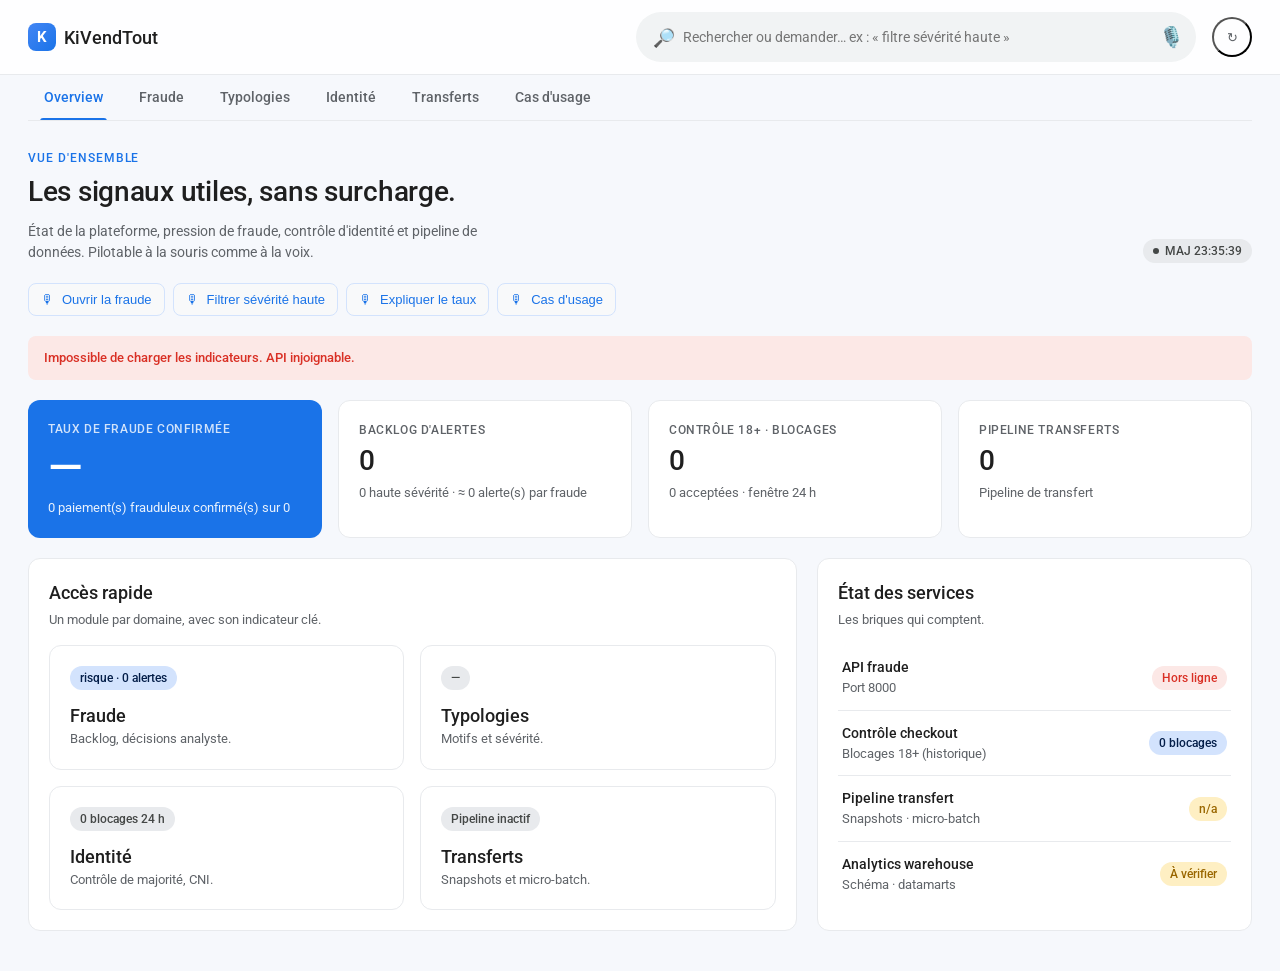
==== commit dc1e0db4: "V2: refonte design « Google/Material » + voix integree a l'UI - theme_v2.css : langage Material/Goog" ====
--- a/dashboard/index.html
+++ b/dashboard/index.html
@@ -4,28 +4,50 @@
   <meta charset="UTF-8">
   <meta name="viewport" content="width=device-width, initial-scale=1.0">
   <title>KiVendTout — Vue d'ensemble</title>
+  <link rel="preconnect" href="https://fonts.googleapis.com">
+  <link rel="preconnect" href="https://fonts.gstatic.com" crossorigin>
+  <link href="https://fonts.googleapis.com/css2?family=Roboto:wght@400;500;700&family=Roboto+Mono&display=swap" rel="stylesheet">
   <link rel="stylesheet" href="theme_v2.css">
 </head>
 <body>
+<!-- Top app bar : marque + barre de commande (voix + texte) + actions -->
+<header class="appbar">
+  <div class="appbar__brand"><span class="logo">K</span> KiVendTout</div>
+  <div class="appbar__spacer"></div>
+  <div class="cmdbar">
+    <span class="ic">🔎</span>
+    <input id="cmd" type="text" placeholder="Rechercher ou demander… ex : « filtre sévérité haute »"
+           aria-label="Commande" autocomplete="off">
+    <button class="mic-btn" data-voice-trigger title="Parler (ou maintenir P)" aria-label="Commande vocale">🎙️</button>
+  </div>
+  <button class="btn--icon" id="refresh" title="Actualiser" aria-label="Actualiser">↻</button>
+</header>
+
 <div class="layout">
   <nav id="nav"></nav>
 
-  <header class="masthead">
+  <div class="page-head">
     <div>
-      <div class="eyebrow">Vue d'ensemble</div>
+      <div class="overline">Vue d'ensemble</div>
       <h1>Les signaux utiles, sans surcharge.</h1>
-      <p class="lead">État de la plateforme, pression de fraude, contrôle d'identité et pipeline de
-        données — l'essentiel ici, le détail dans chaque module.</p>
+      <p class="sub">État de la plateforme, pression de fraude, contrôle d'identité et pipeline de
+        données. Pilotable à la souris comme à la voix.</p>
     </div>
-    <div class="masthead__actions">
+    <div class="head-actions">
       <span class="badge" id="freshness"><span class="badge__dot"></span>—</span>
-      <button class="btn btn--secondary" id="refresh">Actualiser</button>
     </div>
-  </header>
+  </div>
+
+  <!-- Suggestions : cliquables (souris) = équivalent des commandes vocales -->
+  <div class="chip-row" aria-label="Suggestions de commandes">
+    <button class="chip chip--suggest" data-cmd="ouvre la vue fraude">Ouvrir la fraude</button>
+    <button class="chip chip--suggest" data-cmd="filtre les fraudes en sévérité haute">Filtrer sévérité haute</button>
+    <button class="chip chip--suggest" data-cmd="explique-moi le taux de fraude">Expliquer le taux</button>
+    <button class="chip chip--suggest" data-cmd="montre les cas d'usage">Cas d'usage</button>
+  </div>
 
   <div class="error-banner" id="err">Impossible de charger les indicateurs. API injoignable.</div>
 
-  <!-- KPIs : 1 héros + 3 secondaires -->
   <section class="kpi-grid">
     <article class="kpi kpi--hero">
       <span class="kpi__label">Taux de fraude confirmée</span>
@@ -50,34 +72,31 @@
   </section>
 
   <div class="split">
-    <!-- Accès rapide aux modules (avec statut live) -->
     <section class="card">
       <div class="card__head"><div><h2>Accès rapide</h2>
         <p>Un module par domaine, avec son indicateur clé.</p></div></div>
       <div class="grid-3">
         <a class="card card--clickable" href="fraud_dashboard.html">
-          <div class="badge badge--accent" id="m-fraud">—</div>
-          <h2 style="margin-top:12px;font-size:var(--text-lg)">Fraude</h2>
-          <p class="muted" style="font-size:var(--text-sm)">Backlog, décisions analyste.</p></a>
+          <span class="badge badge--info" id="m-fraud">—</span>
+          <div style="margin-top:12px;font-size:var(--t-title);font-weight:500">Fraude</div>
+          <div class="muted" style="font-size:var(--t-body-sm)">Backlog, décisions analyste.</div></a>
         <a class="card card--clickable" href="fraud_types_dashboard.html">
-          <div class="badge" id="m-types">—</div>
-          <h2 style="margin-top:12px;font-size:var(--text-lg)">Typologies</h2>
-          <p class="muted" style="font-size:var(--text-sm)">Motifs et sévérité.</p></a>
+          <span class="badge" id="m-types">—</span>
+          <div style="margin-top:12px;font-size:var(--t-title);font-weight:500">Typologies</div>
+          <div class="muted" style="font-size:var(--t-body-sm)">Motifs et sévérité.</div></a>
         <a class="card card--clickable" href="id_cards_dashboard.html">
-          <div class="badge" id="m-identity">—</div>
-          <h2 style="margin-top:12px;font-size:var(--text-lg)">Identité</h2>
-          <p class="muted" style="font-size:var(--text-sm)">Contrôle de majorité, CNI.</p></a>
+          <span class="badge" id="m-identity">—</span>
+          <div style="margin-top:12px;font-size:var(--t-title);font-weight:500">Identité</div>
+          <div class="muted" style="font-size:var(--t-body-sm)">Contrôle de majorité, CNI.</div></a>
         <a class="card card--clickable" href="transfer_kpi_dashboard.html">
-          <div class="badge" id="m-transfer">—</div>
-          <h2 style="margin-top:12px;font-size:var(--text-lg)">Transferts</h2>
-          <p class="muted" style="font-size:var(--text-sm)">Snapshots et micro-batch.</p></a>
+          <span class="badge" id="m-transfer">—</span>
+          <div style="margin-top:12px;font-size:var(--t-title);font-weight:500">Transferts</div>
+          <div class="muted" style="font-size:var(--t-body-sm)">Snapshots et micro-batch.</div></a>
       </div>
     </section>
 
-    <!-- État des services -->
     <aside class="card">
-      <div class="card__head"><div><h2>État des services</h2>
-        <p>Les briques qui comptent.</p></div></div>
+      <div class="card__head"><div><h2>État des services</h2><p>Les briques qui comptent.</p></div></div>
       <div class="rows">
         <div class="row"><div><div class="row__title">API fraude</div>
           <div class="row__meta">Port 8000</div></div><span class="badge" id="s-api">—</span></div>
@@ -96,8 +115,7 @@
 <script>
   KV.renderNav("nav");
   const $ = (id) => document.getElementById(id);
-
-  function setKpi(id, value) { const e = $(id); if (e) { e.textContent = value; e.classList.remove("skeleton"); } }
+  function setKpi(id, v) { const e = $(id); if (e) { e.textContent = v; e.classList.remove("skeleton"); } }
   function setBadge(id, label, variant) {
     const e = $(id); if (!e) return;
     e.className = "badge" + (variant ? " badge--" + variant : "");
@@ -107,48 +125,39 @@
   async function load() {
     $("err").classList.remove("show");
     const [health, stats, checkout, readable, analytics] = await Promise.allSettled([
-      KV.getJSON("/health"),
-      KV.getJSON("/api/stats"),
+      KV.getJSON("/health"), KV.getJSON("/api/stats"),
       KV.getJSON("/api/checkout/stats?window_hours=24"),
       KV.getJSON("/api/kpis/readable?limit=100&micro_batch_window_hours=24"),
       KV.getJSON("/api/analytics/status"),
     ]).then((r) => r.map((x) => (x.status === "fulfilled" ? x.value : {})));
 
-    if (!stats.total_alerts && !health.status) { $("err").classList.add("show"); }
+    if (!stats.total_alerts && !health.status) $("err").classList.add("show");
 
-    // — KPI héros : taux + contexte anti-malentendu —
     const fraudRate = readable?.fraud?.kpis?.fraud_rate_percent;
-    const confirmed = stats.fraudulent_payments ?? 0;
-    const totalPay = stats.total_payments ?? 0;
+    const confirmed = stats.fraudulent_payments ?? 0, totalPay = stats.total_payments ?? 0;
     setKpi("k-rate", fraudRate != null ? KV.fmtPercent(fraudRate) : "—");
     setKpi("k-rate-sub", `${KV.fmtNumber(confirmed)} paiement(s) frauduleux confirmé(s) sur ${KV.fmtNumber(totalPay)}`);
 
-    // — Backlog + ratio alertes/fraude (signale le sur-déclenchement) —
     const alerts = stats.total_alerts ?? 0;
     const ratio = confirmed > 0 ? Math.round(alerts / confirmed) : alerts;
     setKpi("k-alerts", KV.fmtNumber(alerts));
-    setKpi("k-alerts-sub", `${KV.fmtNumber(stats.alerts_by_severity?.HIGH ?? 0)} haute sévérité · ≈ ${KV.fmtNumber(ratio)} alerte(s) par fraude confirmée`);
+    setKpi("k-alerts-sub", `${KV.fmtNumber(stats.alerts_by_severity?.HIGH ?? 0)} haute sévérité · ≈ ${KV.fmtNumber(ratio)} alerte(s) par fraude`);
 
-    // — Contrôle 18+ (fenêtre indiquée) —
     setKpi("k-underage", KV.fmtNumber(checkout.blocked_underage_orders ?? 0));
     setKpi("k-underage-sub", `${KV.fmtNumber(checkout.accepted_orders ?? 0)} acceptées · fenêtre 24 h`);
 
-    // — Transferts —
     const tev = readable?.transfer?.kpis?.micro_batch_total_events_window ?? 0;
     setKpi("k-transfer", KV.fmtNumber(tev));
     setKpi("k-transfer-sub", readable?.transfer?.headline || "Pipeline de transfert");
 
-    // — Services —
     setBadge("s-api", health.status === "healthy" ? "En ligne" : "Hors ligne", health.status === "healthy" ? "success" : "danger");
-    setBadge("s-checkout", `${KV.fmtNumber(checkout.blocked_underage_orders ?? 0)} blocages`, "accent");
+    setBadge("s-checkout", `${KV.fmtNumber(checkout.blocked_underage_orders ?? 0)} blocages`, "info");
     const tStatus = readable?.transfer?.micro_batch_status;
     setBadge("s-transfer", tStatus === "present" ? "Présent" : (tStatus || "n/a"), tStatus === "present" ? "success" : "warning");
-    // FIX data : statut basé sur le rapport (PASS), pas sur live.schema_exists
     const aReport = analytics?.latest_report?.status || (analytics?.live?.schema_exists ? "PASS" : null);
     setBadge("s-analytics", aReport === "PASS" ? "Opérationnel" : "À vérifier", aReport === "PASS" ? "success" : "warning");
 
-    // — Badges modules —
-    setBadge("m-fraud", `${readable?.fraud?.risk_level || "risque"} · ${KV.fmtNumber(alerts)} alertes`, "accent");
+    setBadge("m-fraud", `${readable?.fraud?.risk_level || "risque"} · ${KV.fmtNumber(alerts)} alertes`, "info");
     setBadge("m-types", readable?.fraud?.kpis?.top_reason || "—");
     setBadge("m-identity", `${KV.fmtNumber(checkout.blocked_underage_orders ?? 0)} blocages 24 h`);
     setBadge("m-transfer", tStatus === "present" ? "Pipeline actif" : "Pipeline inactif");
@@ -156,9 +165,14 @@
     $("freshness").innerHTML = '<span class="badge__dot"></span>MAJ ' + new Date().toLocaleTimeString("fr-FR");
   }
 
+  // Barre de commande : taper Entrée = exécuter (équivalent texte de la voix)
+  $("cmd").addEventListener("keydown", (e) => {
+    if (e.key === "Enter" && e.target.value.trim() && window.KVVoice) {
+      window.KVVoice.runText(e.target.value.trim()); e.target.value = "";
+    }
+  });
   $("refresh").addEventListener("click", load);
-  const poller = KV.createPoller(load, 15000);
-  poller.start();
+  KV.createPoller(load, 15000).start();
 </script>
 <script src="voice_control.js"></script>
 </body>
--- a/dashboard/theme_v2.css
+++ b/dashboard/theme_v2.css
@@ -1,220 +1,235 @@
 /* ============================================================================
-   KiVendTout — Design System V2
-   Un seul système : tokens disciplinés, 1 composant carte, responsive
-   mobile-first, focus accessible. Remplace la fragmentation de la V1.
+   KiVendTout — Design System V2 « Google / Material »
+   Surfaces claires, bleu Google, Roboto, composants Material (app bar,
+   barre de commande + micro, onglets, chips, cartes). Pensé souris + voix.
    ============================================================================ */
 
 :root {
-  /* — Typographie : une famille nette, hiérarchie par échelle + graisse — */
-  --font-ui: "Inter", -apple-system, "Segoe UI", system-ui, sans-serif;
-  --font-mono: "SFMono-Regular", "JetBrains Mono", Consolas, monospace;
-
-  /* Échelle modulaire (ratio ~1.2) — fini les 18 tailles jumelles */
-  --text-2xs: 0.6875rem; --text-xs: 0.75rem; --text-sm: 0.8125rem;
-  --text-md: 0.9375rem; --text-base: 1rem; --text-lg: 1.25rem;
-  --text-xl: 1.5rem; --text-2xl: 2rem; --text-3xl: 2.75rem;
-  --text-hero: clamp(2.25rem, 4vw, 3.5rem);
-
-  /* Graisses : usage discipliné (fini le 900 partout) */
-  --fw-regular: 400; --fw-medium: 500; --fw-semibold: 600; --fw-bold: 700; --fw-black: 800;
-
-  /* — Espacement : base 4px, source unique — */
+  --font: "Roboto", "Google Sans", "Helvetica Neue", Arial, sans-serif;
+  --font-mono: "Roboto Mono", "SFMono-Regular", Consolas, monospace;
+
+  /* Échelle type (Material) */
+  --t-label-sm: 0.6875rem; --t-label: 0.75rem; --t-body-sm: 0.8125rem;
+  --t-body: 0.875rem; --t-title-sm: 1rem; --t-title: 1.125rem;
+  --t-headline-sm: 1.375rem; --t-headline: 1.75rem; --t-display: clamp(2rem, 3.5vw, 3rem);
+  --fw-regular: 400; --fw-medium: 500; --fw-bold: 700;
+
+  /* Espacement (base 4) */
   --space-1: 4px; --space-2: 8px; --space-3: 12px; --space-4: 16px;
-  --space-5: 20px; --space-6: 24px; --space-7: 32px; --space-8: 48px;
-
-  /* — Rayons : 4 réels — */
-  --radius-pill: 999px; --radius-sm: 10px; --radius-md: 14px; --radius-lg: 20px;
-  --radius-card: var(--radius-md);
-
-  /* — Couleurs neutres — */
-  --bg: #f4f7fa; --bg-soft: #eef3f7;
-  --surface: #ffffff; --surface-soft: #f7fafc;
-  --border: #e2e9f0; --border-strong: #cfdae4;
-  --ink-strong: #16242f; --ink: #28394a; --ink-soft: #56697b; --ink-faint: #8294a4;
-
-  /* — Couleurs sémantiques : UN seul jeu, partagé CSS↔JS — */
-  --accent: #1f6feb; --accent-deep: #1858c4; --accent-soft: rgba(31, 111, 235, 0.10);
-  --success: #1f8a5b; --success-soft: rgba(31, 138, 91, 0.12);
-  --warning: #c2872a; --warning-soft: rgba(194, 135, 42, 0.14);
-  --danger: #d2433f; --danger-soft: rgba(210, 67, 63, 0.12);
-  --neutral-soft: rgba(86, 105, 123, 0.12);
-
-  /* — Ombres — */
-  --shadow-sm: 0 1px 2px rgba(16, 36, 55, 0.06), 0 2px 6px rgba(16, 36, 55, 0.05);
-  --shadow-md: 0 4px 12px rgba(16, 36, 55, 0.07), 0 12px 28px rgba(16, 36, 55, 0.06);
-  --shadow-lg: 0 18px 44px rgba(16, 36, 55, 0.12);
-
-  --focus-ring: 0 0 0 3px rgba(31, 111, 235, 0.35);
-  --control-min: 180px;
+  --space-5: 20px; --space-6: 24px; --space-8: 32px; --space-10: 40px;
+
+  /* Formes Material */
+  --radius-xs: 8px; --radius-sm: 12px; --radius-md: 16px; --radius-lg: 24px;
+  --radius-xl: 28px; --radius-pill: 999px;
+
+  /* Couleurs Google */
+  --blue: #1a73e8; --blue-hover: #1b66c9; --blue-press: #1c5dbb;
+  --blue-container: #d3e3fd; --on-blue-container: #041e49;
+  --green: #1e8e3e; --green-container: #c4eed0;
+  --yellow: #f9ab00; --yellow-container: #feefc3;
+  --red: #d93025; --red-container: #fce8e6;
+
+  --bg: #f6f8fc;
+  --surface: #ffffff;
+  --surface-1: #f8f9fa; --surface-2: #f1f3f4; --surface-3: #e8eaed;
+  --on-surface: #1f1f1f; --on-surface-variant: #444746;
+  --muted: #5f6368;
+  --outline: #dadce0; --outline-variant: #e8eaed;
+
+  /* Élévations Material */
+  --elev-1: 0 1px 2px rgba(60,64,67,.30), 0 1px 3px 1px rgba(60,64,67,.15);
+  --elev-2: 0 1px 2px rgba(60,64,67,.30), 0 2px 6px 2px rgba(60,64,67,.15);
+  --elev-3: 0 4px 8px 3px rgba(60,64,67,.15), 0 1px 3px rgba(60,64,67,.30);
+
+  --focus-ring: 0 0 0 2px var(--surface), 0 0 0 4px var(--blue);
 }
 
 * { box-sizing: border-box; }
-
+html { -webkit-font-smoothing: antialiased; text-rendering: optimizeLegibility; }
 body {
-  margin: 0;
-  padding: clamp(14px, 3vw, 28px);
-  font-family: var(--font-ui);
-  font-size: var(--text-md);
-  font-weight: var(--fw-regular);
-  line-height: 1.55;
-  color: var(--ink);
-  background: var(--bg);
-  -webkit-font-smoothing: antialiased;
+  margin: 0; font-family: var(--font); font-size: var(--t-body);
+  color: var(--on-surface); background: var(--bg); line-height: 1.5;
 }
-
-.layout { max-width: 1320px; margin: 0 auto; display: flex; flex-direction: column; gap: var(--space-5); }
-
-/* — Focus visible : sur TOUS les interactifs — */
-a:focus-visible, button:focus-visible, select:focus-visible, input:focus-visible,
-textarea:focus-visible, [role="button"]:focus-visible, .card--clickable:focus-visible {
-  outline: none; box-shadow: var(--focus-ring);
+.layout { max-width: 1320px; margin: 0 auto; padding: 0 clamp(12px, 3vw, 28px) var(--space-10);
+  display: flex; flex-direction: column; gap: var(--space-5); }
+
+a { color: var(--blue); }
+:focus-visible { outline: none; box-shadow: var(--focus-ring); }
+
+/* ============================ Top App Bar ================================ */
+.appbar {
+  position: sticky; top: 0; z-index: 50;
+  display: flex; align-items: center; gap: var(--space-4);
+  padding: var(--space-3) clamp(12px, 3vw, 28px);
+  background: rgba(255,255,255,.85); backdrop-filter: saturate(180%) blur(8px);
+  border-bottom: 1px solid var(--outline-variant);
 }
-
-/* ============================ Navigation ================================== */
-.nav {
-  display: flex; flex-wrap: wrap; gap: var(--space-2);
-  padding: var(--space-2); background: var(--surface);
-  border: 1px solid var(--border); border-radius: var(--radius-lg);
-  box-shadow: var(--shadow-sm);
-}
-.nav a {
-  padding: var(--space-2) var(--space-4); border-radius: var(--radius-sm);
-  text-decoration: none; color: var(--ink-soft);
-  font-size: var(--text-sm); font-weight: var(--fw-semibold);
-  transition: background .15s, color .15s;
-}
-.nav a:hover { background: var(--surface-soft); color: var(--ink-strong); }
-.nav a.active { background: var(--accent); color: #fff; }
-
-/* ============================ Masthead ==================================== */
-.masthead { display: flex; flex-wrap: wrap; gap: var(--space-4); align-items: flex-end;
-  justify-content: space-between; }
-.masthead .eyebrow { color: var(--accent); }
-.masthead h1 {
-  margin: var(--space-2) 0 0; max-width: 16ch;
-  font-size: var(--text-hero); font-weight: var(--fw-black);
-  line-height: 1.04; letter-spacing: -0.02em; color: var(--ink-strong);
-}
-.masthead .lead { margin: var(--space-3) 0 0; max-width: 60ch; color: var(--ink-soft); }
-.masthead__actions { display: flex; gap: var(--space-2); align-items: center; flex-wrap: wrap; }
-
-.eyebrow { font-size: var(--text-2xs); font-weight: var(--fw-bold);
-  text-transform: uppercase; letter-spacing: 0.08em; color: var(--ink-faint); }
-
-/* ============================ Carte (unique) ============================== */
-.card {
-  padding: var(--space-5); background: var(--surface);
-  border: 1px solid var(--border); border-radius: var(--radius-card);
-  box-shadow: var(--shadow-sm);
-}
-.card--clickable { cursor: pointer; text-decoration: none; color: inherit; display: block;
-  transition: transform .12s, box-shadow .2s, border-color .2s; }
-.card--clickable:hover { transform: translateY(-2px); box-shadow: var(--shadow-md);
-  border-color: var(--border-strong); }
+.appbar__brand { display: flex; align-items: center; gap: var(--space-2);
+  font-size: var(--t-title); font-weight: var(--fw-medium); color: var(--on-surface);
+  white-space: nowrap; }
+.appbar__brand .logo { width: 28px; height: 28px; border-radius: 8px;
+  background: linear-gradient(135deg, #4285f4, #1a73e8); display: grid; place-items: center;
+  color: #fff; font-weight: 700; font-size: 15px; }
+.appbar__spacer { flex: 1; }
+
+/* — Barre de commande (recherche + micro) : voix intégrée à l'UI — */
+.cmdbar { display: flex; align-items: center; gap: var(--space-2);
+  width: min(560px, 100%); padding: var(--space-1) var(--space-1) var(--space-1) var(--space-4);
+  background: var(--surface-2); border-radius: var(--radius-pill);
+  border: 1px solid transparent; transition: background .15s, box-shadow .15s, border-color .15s; }
+.cmdbar:focus-within { background: var(--surface); box-shadow: var(--elev-2); border-color: var(--outline); }
+.cmdbar .ic { color: var(--muted); font-size: 18px; flex: none; }
+.cmdbar input { flex: 1; border: none; background: transparent; font-size: var(--t-body);
+  color: var(--on-surface); padding: var(--space-2) 0; }
+.cmdbar input:focus { outline: none; }
+.mic-btn { flex: none; width: 40px; height: 40px; border-radius: 50%; border: none; cursor: pointer;
+  background: transparent; color: var(--blue); font-size: 20px; display: grid; place-items: center;
+  transition: background .15s, transform .1s; }
+.mic-btn:hover { background: var(--blue-container); }
+.mic-btn.live { background: var(--red); color: #fff; animation: micpulse 1.2s infinite; }
+@keyframes micpulse { 0%,100% { box-shadow: 0 0 0 0 rgba(217,48,37,.4);} 50% { box-shadow: 0 0 0 7px rgba(217,48,37,0);} }
+
+/* ============================ Onglets (nav) ============================== */
+.tabs { display: flex; gap: var(--space-1); overflow-x: auto; border-bottom: 1px solid var(--outline-variant);
+  scrollbar-width: none; }
+.tabs::-webkit-scrollbar { display: none; }
+.tabs a { position: relative; padding: var(--space-3) var(--space-4); white-space: nowrap;
+  text-decoration: none; color: var(--muted); font-size: var(--t-body); font-weight: var(--fw-medium);
+  border-radius: var(--radius-xs) var(--radius-xs) 0 0; transition: color .15s, background .15s; }
+.tabs a:hover { color: var(--on-surface); background: var(--surface-2); }
+.tabs a.active { color: var(--blue); }
+.tabs a.active::after { content: ""; position: absolute; left: var(--space-3); right: var(--space-3);
+  bottom: -1px; height: 3px; border-radius: 3px 3px 0 0; background: var(--blue); }
+
+/* ============================ Headers de page ============================ */
+.page-head { display: flex; flex-wrap: wrap; gap: var(--space-4); align-items: flex-end;
+  justify-content: space-between; margin-top: var(--space-2); }
+.page-head h1 { margin: var(--space-1) 0 0; font-size: var(--t-headline); font-weight: var(--fw-medium);
+  letter-spacing: -0.01em; color: var(--on-surface); }
+.page-head .sub { margin: var(--space-2) 0 0; color: var(--muted); max-width: 60ch; font-size: var(--t-body); }
+.overline { font-size: var(--t-label); font-weight: var(--fw-medium); letter-spacing: .08em;
+  text-transform: uppercase; color: var(--blue); }
+.head-actions { display: flex; gap: var(--space-2); align-items: center; flex-wrap: wrap; }
+
+/* ============================ Carte (unique) ============================= */
+.card { background: var(--surface); border: 1px solid var(--outline-variant);
+  border-radius: var(--radius-sm); padding: var(--space-5); transition: box-shadow .2s, border-color .2s; }
+.card--clickable { cursor: pointer; text-decoration: none; color: inherit; display: block; }
+.card--clickable:hover { box-shadow: var(--elev-2); border-color: var(--outline); }
 .card__head { display: flex; align-items: flex-start; justify-content: space-between;
   gap: var(--space-3); margin-bottom: var(--space-4); }
-.card__head h2 { margin: 0; font-size: var(--text-lg); font-weight: var(--fw-bold);
-  color: var(--ink-strong); }
-.card__head p { margin: var(--space-1) 0 0; font-size: var(--text-sm); color: var(--ink-soft); }
-
-/* ============================ KPI ======================================== */
+.card__head h2 { margin: 0; font-size: var(--t-title); font-weight: var(--fw-medium); color: var(--on-surface); }
+.card__head p { margin: var(--space-1) 0 0; font-size: var(--t-body-sm); color: var(--muted); }
+
+/* ============================ KPI / Stat ================================ */
 .kpi-grid { display: grid; gap: var(--space-4);
   grid-template-columns: repeat(auto-fit, minmax(min(100%, 220px), 1fr)); }
-.kpi { padding: var(--space-5); background: var(--surface);
-  border: 1px solid var(--border); border-radius: var(--radius-card);
-  box-shadow: var(--shadow-sm); display: flex; flex-direction: column; gap: var(--space-2); }
-.kpi__label { font-size: var(--text-2xs); font-weight: var(--fw-bold);
-  text-transform: uppercase; letter-spacing: 0.06em; color: var(--ink-faint); }
-.kpi__value { font-size: var(--text-2xl); font-weight: var(--fw-black);
-  line-height: 1; color: var(--ink-strong); letter-spacing: -0.01em; }
-.kpi__support { font-size: var(--text-sm); color: var(--ink-soft); }
-/* KPI héros : plus grand, prend toute la largeur sur 1 colonne */
-.kpi--hero { background: linear-gradient(135deg, #1f6feb 0%, #1858c4 100%); border: none; color: #fff; }
-.kpi--hero .kpi__label { color: rgba(255,255,255,.75); }
-.kpi--hero .kpi__value { color: #fff; font-size: var(--text-3xl); }
-.kpi--hero .kpi__support { color: rgba(255,255,255,.85); }
-
-/* ============================ Badge ====================================== */
-.badge { display: inline-flex; align-items: center; gap: var(--space-1);
-  padding: var(--space-1) var(--space-3); border-radius: var(--radius-pill);
-  font-size: var(--text-xs); font-weight: var(--fw-bold); letter-spacing: .01em;
-  background: var(--neutral-soft); color: var(--ink); }
-.badge--success { background: var(--success-soft); color: var(--success); }
-.badge--warning { background: var(--warning-soft); color: var(--warning); }
-.badge--danger { background: var(--danger-soft); color: var(--danger); }
-.badge--accent { background: var(--accent-soft); color: var(--accent-deep); }
-.badge__dot { width: 7px; height: 7px; border-radius: 50%; background: currentColor; }
-
-/* ============================ Boutons ==================================== */
+.kpi { background: var(--surface); border: 1px solid var(--outline-variant);
+  border-radius: var(--radius-sm); padding: var(--space-5); display: flex; flex-direction: column; gap: var(--space-2); }
+.kpi__label { font-size: var(--t-label); font-weight: var(--fw-medium); letter-spacing: .05em;
+  text-transform: uppercase; color: var(--muted); }
+.kpi__value { font-size: var(--t-headline); font-weight: var(--fw-medium); line-height: 1;
+  color: var(--on-surface); letter-spacing: -0.01em; }
+.kpi__support { font-size: var(--t-body-sm); color: var(--muted); }
+.kpi--hero { background: var(--blue); border: none; }
+.kpi--hero .kpi__label { color: rgba(255,255,255,.8); }
+.kpi--hero .kpi__value { color: #fff; font-size: var(--t-display); }
+.kpi--hero .kpi__support { color: rgba(255,255,255,.9); }
+
+/* ============================ Chips ====================================== */
+.chip-row { display: flex; flex-wrap: wrap; gap: var(--space-2); align-items: center; }
+.chip { display: inline-flex; align-items: center; gap: var(--space-2);
+  padding: var(--space-2) var(--space-3); min-height: 32px;
+  border-radius: var(--radius-xs); border: 1px solid var(--outline);
+  background: var(--surface); color: var(--on-surface-variant);
+  font-size: var(--t-body-sm); font-weight: var(--fw-medium); cursor: pointer;
+  transition: background .15s, border-color .15s, color .15s; }
+.chip:hover { background: var(--surface-2); }
+.chip--suggest { background: var(--surface-1); color: var(--blue); border-color: var(--blue-container); }
+.chip--suggest::before { content: "🎙"; font-size: 13px; }
+.chip[aria-pressed="true"], .chip.selected { background: var(--blue-container);
+  color: var(--on-blue-container); border-color: transparent; }
+.chip[aria-pressed="true"]::before, .chip.selected::before { content: "✓"; }
+
+/* ============================ Badges ===================================== */
+.badge { display: inline-flex; align-items: center; gap: 6px; padding: 3px 10px;
+  border-radius: var(--radius-pill); font-size: var(--t-label); font-weight: var(--fw-medium);
+  background: var(--surface-3); color: var(--on-surface-variant); }
+.badge--success { background: var(--green-container); color: var(--green); }
+.badge--warning { background: var(--yellow-container); color: #9a6700; }
+.badge--danger { background: var(--red-container); color: var(--red); }
+.badge--info { background: var(--blue-container); color: var(--on-blue-container); }
+.badge__dot { width: 6px; height: 6px; border-radius: 50%; background: currentColor; }
+
+/* ============================ Boutons Material =========================== */
 .btn { display: inline-flex; align-items: center; justify-content: center; gap: var(--space-2);
-  padding: var(--space-2) var(--space-4); min-height: 38px;
-  font-family: inherit; font-size: var(--text-sm); font-weight: var(--fw-semibold);
-  border-radius: var(--radius-sm); border: 1px solid transparent; cursor: pointer;
-  transition: background .15s, box-shadow .15s, transform .08s; }
-.btn:active { transform: translateY(1px); }
-.btn--primary { background: var(--accent); color: #fff; }
-.btn--primary:hover { background: var(--accent-deep); }
-.btn--secondary { background: var(--surface); color: var(--ink-strong); border-color: var(--border-strong); }
-.btn--secondary:hover { background: var(--surface-soft); }
-.btn--ghost { background: transparent; color: var(--ink-soft); }
-.btn--ghost:hover { background: var(--surface-soft); color: var(--ink-strong); }
-.btn--danger { background: var(--danger); color: #fff; }
-.btn--success { background: var(--success); color: #fff; }
-.btn--warning { background: var(--warning); color: #fff; }
-
-/* ============================ Contrôles ================================== */
-.field { display: flex; flex-direction: column; gap: var(--space-1); min-width: var(--control-min); }
-.field > span { font-size: var(--text-xs); font-weight: var(--fw-semibold); color: var(--ink-soft); }
-select, input, textarea { font-family: inherit; font-size: var(--text-sm);
-  padding: var(--space-2) var(--space-3); border-radius: var(--radius-sm);
-  border: 1px solid var(--border-strong); background: var(--surface); color: var(--ink-strong); }
+  padding: 0 var(--space-5); height: 40px; font-family: inherit; font-size: var(--t-body);
+  font-weight: var(--fw-medium); border-radius: var(--radius-pill); border: 1px solid transparent;
+  cursor: pointer; transition: background .15s, box-shadow .15s; }
+.btn--filled { background: var(--blue); color: #fff; }
+.btn--filled:hover { background: var(--blue-hover); box-shadow: var(--elev-1); }
+.btn--tonal { background: var(--blue-container); color: var(--on-blue-container); }
+.btn--tonal:hover { box-shadow: var(--elev-1); }
+.btn--outlined { background: transparent; color: var(--blue); border-color: var(--outline); }
+.btn--outlined:hover { background: var(--blue-container); }
+.btn--text { background: transparent; color: var(--blue); padding: 0 var(--space-3); }
+.btn--text:hover { background: var(--blue-container); }
+.btn--danger { background: var(--red); color: #fff; }
+.btn--icon { width: 40px; height: 40px; padding: 0; border-radius: 50%; background: transparent;
+  color: var(--muted); }
+.btn--icon:hover { background: var(--surface-2); }
+
+/* ============================ Contrôles ================================= */
+.field { display: flex; flex-direction: column; gap: var(--space-1); }
+.field > span { font-size: var(--t-body-sm); font-weight: var(--fw-medium); color: var(--muted); }
+select, input, textarea { font-family: inherit; font-size: var(--t-body); color: var(--on-surface);
+  padding: var(--space-2) var(--space-3); border-radius: var(--radius-xs);
+  border: 1px solid var(--outline); background: var(--surface); }
 .toolbar { display: flex; flex-wrap: wrap; gap: var(--space-3); align-items: flex-end; }
 
 /* ============================ Listes / rows ============================== */
-.rows { display: flex; flex-direction: column; gap: var(--space-2); }
+.rows { display: flex; flex-direction: column; }
 .row { display: flex; align-items: center; justify-content: space-between; gap: var(--space-3);
-  padding: var(--space-3) var(--space-4); border-radius: var(--radius-sm);
-  background: var(--surface-soft); border: 1px solid var(--border); }
-.row__title { font-weight: var(--fw-semibold); color: var(--ink-strong); }
-.row__meta { font-size: var(--text-sm); color: var(--ink-soft); }
-
-/* ============================ États ====================================== */
-.skeleton { color: transparent !important; position: relative; border-radius: var(--radius-sm);
-  background: linear-gradient(90deg, var(--bg-soft) 25%, #e6edf4 37%, var(--bg-soft) 63%);
-  background-size: 400% 100%; animation: kvshimmer 1.4s ease infinite; }
-@keyframes kvshimmer { 0% { background-position: 100% 0; } 100% { background-position: -100% 0; } }
-.empty-state { padding: var(--space-6); text-align: center; color: var(--ink-faint);
-  font-size: var(--text-sm); border: 1px dashed var(--border-strong); border-radius: var(--radius-card); }
-.error-banner { padding: var(--space-3) var(--space-4); border-radius: var(--radius-sm);
-  background: var(--danger-soft); color: var(--danger); font-size: var(--text-sm);
-  font-weight: var(--fw-semibold); display: none; }
+  padding: var(--space-3) var(--space-1); border-bottom: 1px solid var(--outline-variant); }
+.row:last-child { border-bottom: none; }
+.row__title { font-weight: var(--fw-medium); color: var(--on-surface); }
+.row__meta { font-size: var(--t-body-sm); color: var(--muted); }
+
+/* ============================ États ===================================== */
+.skeleton { color: transparent !important; border-radius: var(--radius-xs);
+  background: linear-gradient(90deg, var(--surface-2) 25%, var(--surface-3) 37%, var(--surface-2) 63%);
+  background-size: 400% 100%; animation: shimmer 1.4s ease infinite; }
+@keyframes shimmer { 0% { background-position: 100% 0; } 100% { background-position: -100% 0; } }
+.empty-state { padding: var(--space-6); text-align: center; color: var(--muted); font-size: var(--t-body-sm);
+  border: 1px dashed var(--outline); border-radius: var(--radius-sm); }
+.error-banner { padding: var(--space-3) var(--space-4); border-radius: var(--radius-xs);
+  background: var(--red-container); color: var(--red); font-size: var(--t-body-sm);
+  font-weight: var(--fw-medium); display: none; }
 .error-banner.show { display: block; }
 
 /* ============================ Grilles ==================================== */
 .grid-2 { display: grid; gap: var(--space-4);
   grid-template-columns: repeat(auto-fit, minmax(min(100%, 300px), 1fr)); }
 .grid-3 { display: grid; gap: var(--space-4);
-  grid-template-columns: repeat(auto-fit, minmax(min(100%, 260px), 1fr)); }
+  grid-template-columns: repeat(auto-fit, minmax(min(100%, 240px), 1fr)); }
 .split { display: grid; gap: var(--space-5);
-  grid-template-columns: minmax(0, 1.5fr) minmax(min(100%, 300px), 0.8fr); }
-@media (max-width: 860px) { .split { grid-template-columns: 1fr; } }
-
-/* ============================ Modale ===================================== */
-.kv-modal-backdrop { position: fixed; inset: 0; z-index: 100001;
-  background: rgba(16, 36, 55, 0.5); backdrop-filter: blur(3px);
+  grid-template-columns: minmax(0, 1.5fr) minmax(min(100%, 300px), 0.85fr); }
+@media (max-width: 880px) { .split { grid-template-columns: 1fr; } }
+
+/* ============================ Modale ==================================== */
+.kv-modal-backdrop { position: fixed; inset: 0; z-index: 100001; background: rgba(32,33,36,.5);
   display: flex; align-items: center; justify-content: center; padding: var(--space-4);
   opacity: 0; pointer-events: none; transition: opacity .2s; }
 .kv-modal-backdrop.show { opacity: 1; pointer-events: auto; }
-.kv-modal { width: min(440px, 100%); background: var(--surface);
-  border-radius: var(--radius-lg); box-shadow: var(--shadow-lg); padding: var(--space-6);
-  transform: translateY(10px); transition: transform .2s; }
+.kv-modal { width: min(420px, 100%); background: var(--surface); border-radius: var(--radius-lg);
+  box-shadow: var(--elev-3); padding: var(--space-6); transform: translateY(8px) scale(.98);
+  transition: transform .2s; }
 .kv-modal-backdrop.show .kv-modal { transform: none; }
-.kv-modal h3 { margin: 0 0 var(--space-2); font-size: var(--text-lg); color: var(--ink-strong); }
-.kv-modal p { margin: 0 0 var(--space-4); font-size: var(--text-sm); color: var(--ink-soft); }
-.kv-modal .field { width: 100%; margin-bottom: var(--space-3); }
+.kv-modal h3 { margin: 0 0 var(--space-2); font-size: var(--t-title); font-weight: var(--fw-medium); }
+.kv-modal p { margin: 0 0 var(--space-4); font-size: var(--t-body-sm); color: var(--muted); }
+.kv-modal .field { margin-bottom: var(--space-3); }
 .kv-modal .field input, .kv-modal .field textarea { width: 100%; }
 .kv-modal__actions { display: flex; justify-content: flex-end; gap: var(--space-2); margin-top: var(--space-2); }
 
-/* ============================ Utils ====================================== */
-.muted { color: var(--ink-soft); }
+.muted { color: var(--muted); }
 .stack { display: flex; flex-direction: column; gap: var(--space-4); }
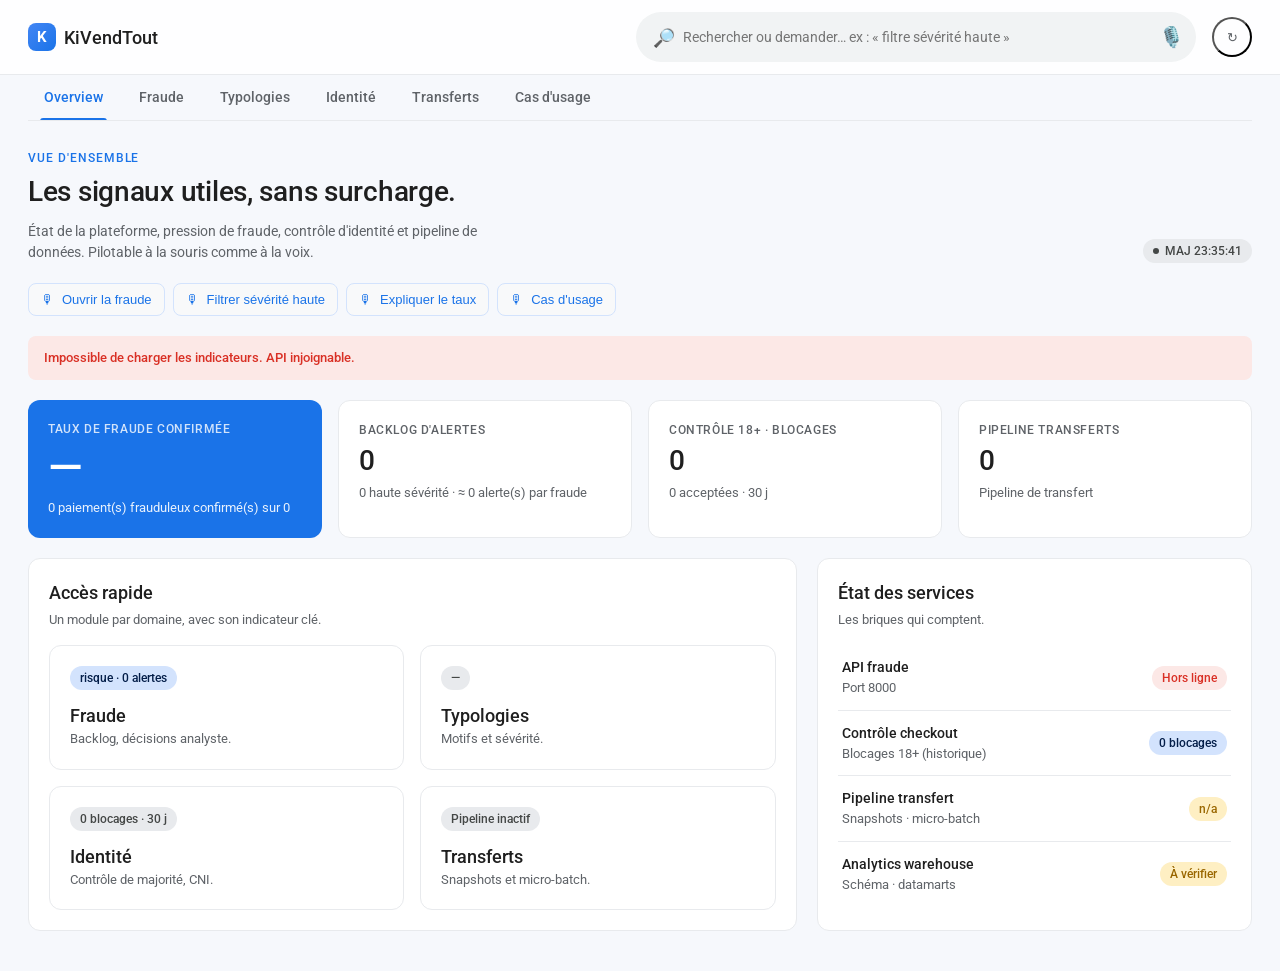
==== commit b69bc85e: "Fix: panneau vocal fermable + vues "24h" vides (données de démo figées) - voice_control.js : bouton " ====
--- a/dashboard/index.html
+++ b/dashboard/index.html
@@ -126,7 +126,7 @@
     $("err").classList.remove("show");
     const [health, stats, checkout, readable, analytics] = await Promise.allSettled([
       KV.getJSON("/health"), KV.getJSON("/api/stats"),
-      KV.getJSON("/api/checkout/stats?window_hours=24"),
+      KV.getJSON("/api/checkout/stats?window_hours=720"),
       KV.getJSON("/api/kpis/readable?limit=100&micro_batch_window_hours=24"),
       KV.getJSON("/api/analytics/status"),
     ]).then((r) => r.map((x) => (x.status === "fulfilled" ? x.value : {})));
@@ -144,7 +144,7 @@
     setKpi("k-alerts-sub", `${KV.fmtNumber(stats.alerts_by_severity?.HIGH ?? 0)} haute sévérité · ≈ ${KV.fmtNumber(ratio)} alerte(s) par fraude`);
 
     setKpi("k-underage", KV.fmtNumber(checkout.blocked_underage_orders ?? 0));
-    setKpi("k-underage-sub", `${KV.fmtNumber(checkout.accepted_orders ?? 0)} acceptées · fenêtre 24 h`);
+    setKpi("k-underage-sub", `${KV.fmtNumber(checkout.accepted_orders ?? 0)} acceptées · 30 j`);
 
     const tev = readable?.transfer?.kpis?.micro_batch_total_events_window ?? 0;
     setKpi("k-transfer", KV.fmtNumber(tev));
@@ -159,7 +159,7 @@
 
     setBadge("m-fraud", `${readable?.fraud?.risk_level || "risque"} · ${KV.fmtNumber(alerts)} alertes`, "info");
     setBadge("m-types", readable?.fraud?.kpis?.top_reason || "—");
-    setBadge("m-identity", `${KV.fmtNumber(checkout.blocked_underage_orders ?? 0)} blocages 24 h`);
+    setBadge("m-identity", `${KV.fmtNumber(checkout.blocked_underage_orders ?? 0)} blocages · 30 j`);
     setBadge("m-transfer", tStatus === "present" ? "Pipeline actif" : "Pipeline inactif");
 
     $("freshness").innerHTML = '<span class="badge__dot"></span>MAJ ' + new Date().toLocaleTimeString("fr-FR");
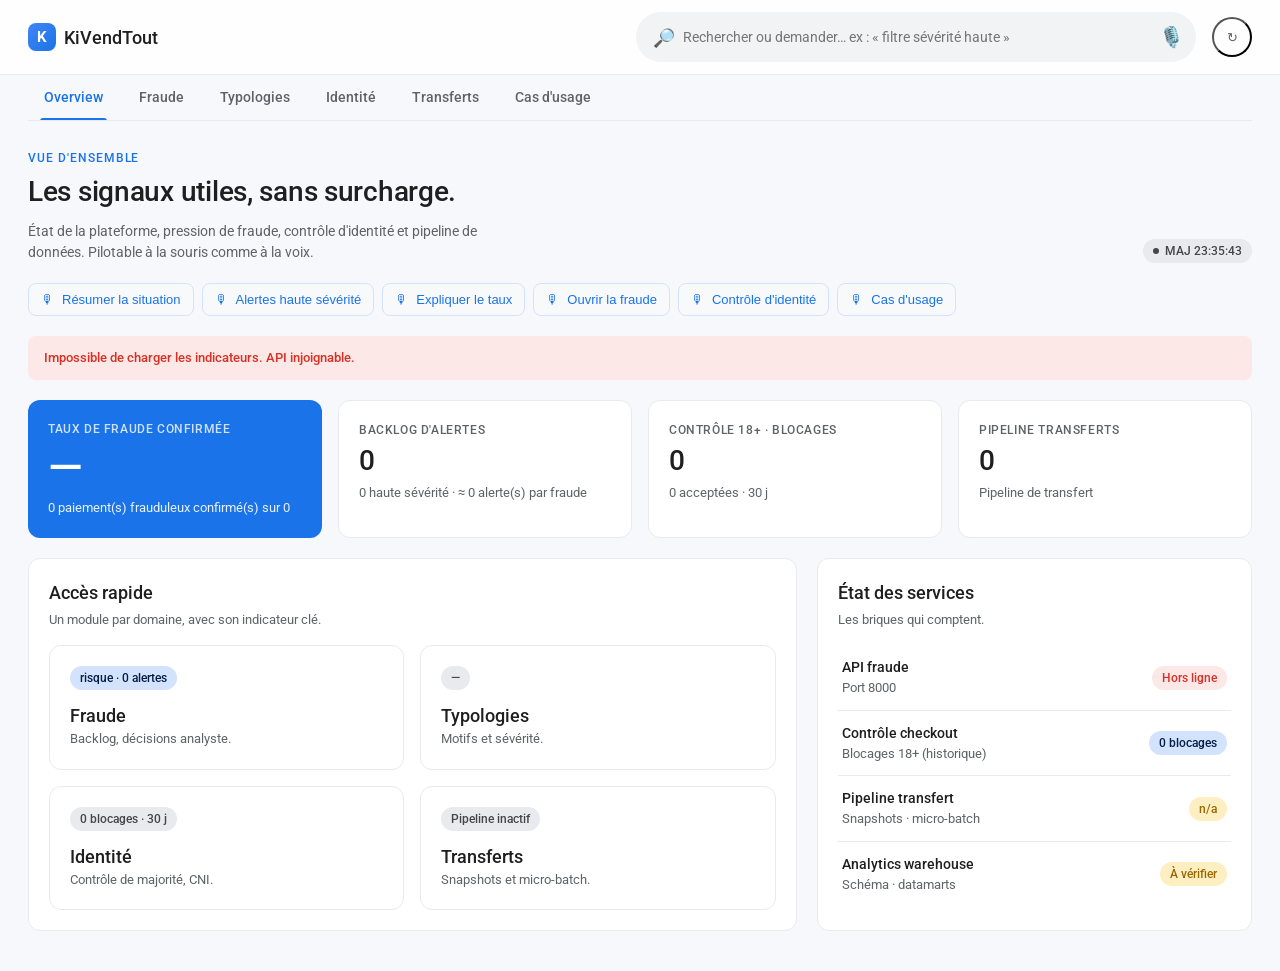
==== commit cf7f1d28: "Chips de suggestion spécifiques par page + commande « résume cette page » - chips repensés page par " ====
--- a/dashboard/index.html
+++ b/dashboard/index.html
@@ -40,9 +40,11 @@
 
   <!-- Suggestions : cliquables (souris) = équivalent des commandes vocales -->
   <div class="chip-row" aria-label="Suggestions de commandes">
+    <button class="chip chip--suggest" data-cmd="résume cette page">Résumer la situation</button>
+    <button class="chip chip--suggest" data-cmd="combien d'alertes de sévérité haute">Alertes haute sévérité</button>
+    <button class="chip chip--suggest" data-cmd="explique-moi le taux de fraude">Expliquer le taux</button>
     <button class="chip chip--suggest" data-cmd="ouvre la vue fraude">Ouvrir la fraude</button>
-    <button class="chip chip--suggest" data-cmd="filtre les fraudes en sévérité haute">Filtrer sévérité haute</button>
-    <button class="chip chip--suggest" data-cmd="explique-moi le taux de fraude">Expliquer le taux</button>
+    <button class="chip chip--suggest" data-cmd="ouvre l'identité">Contrôle d'identité</button>
     <button class="chip chip--suggest" data-cmd="montre les cas d'usage">Cas d'usage</button>
   </div>
 
